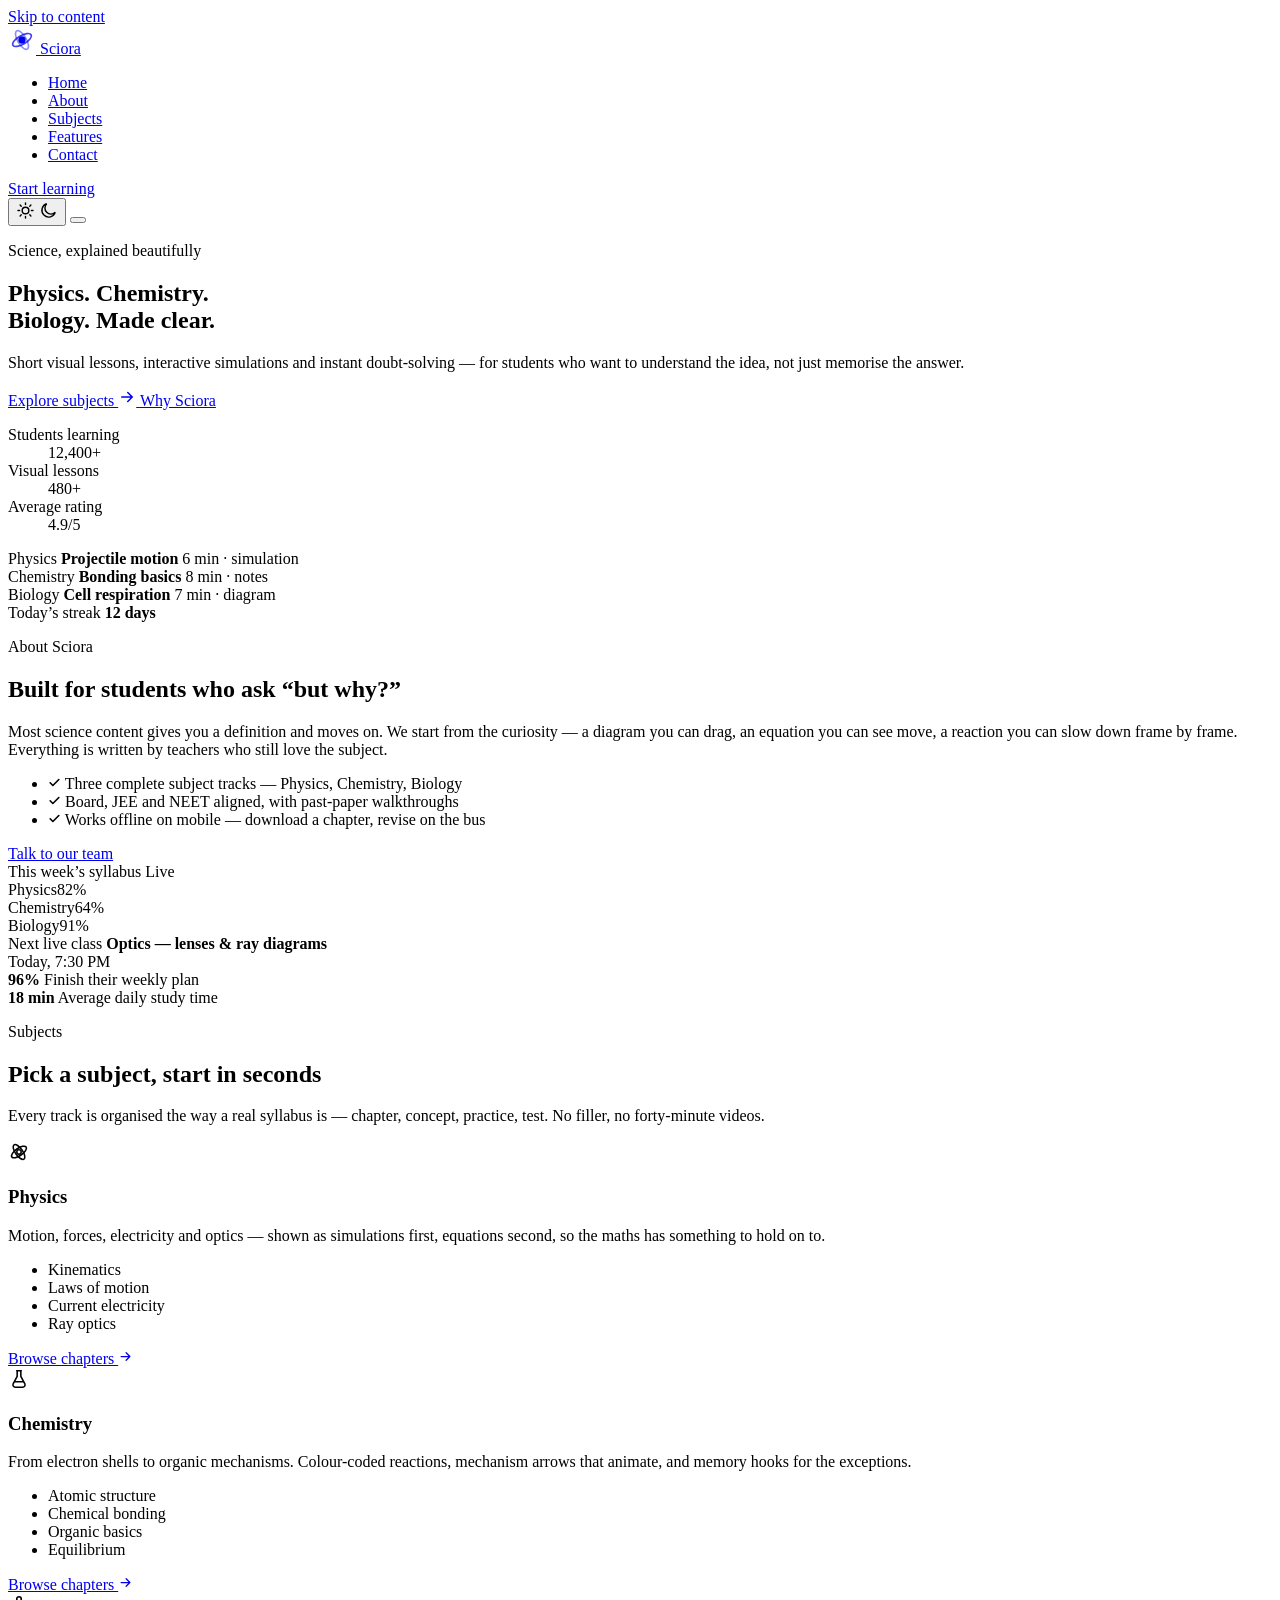
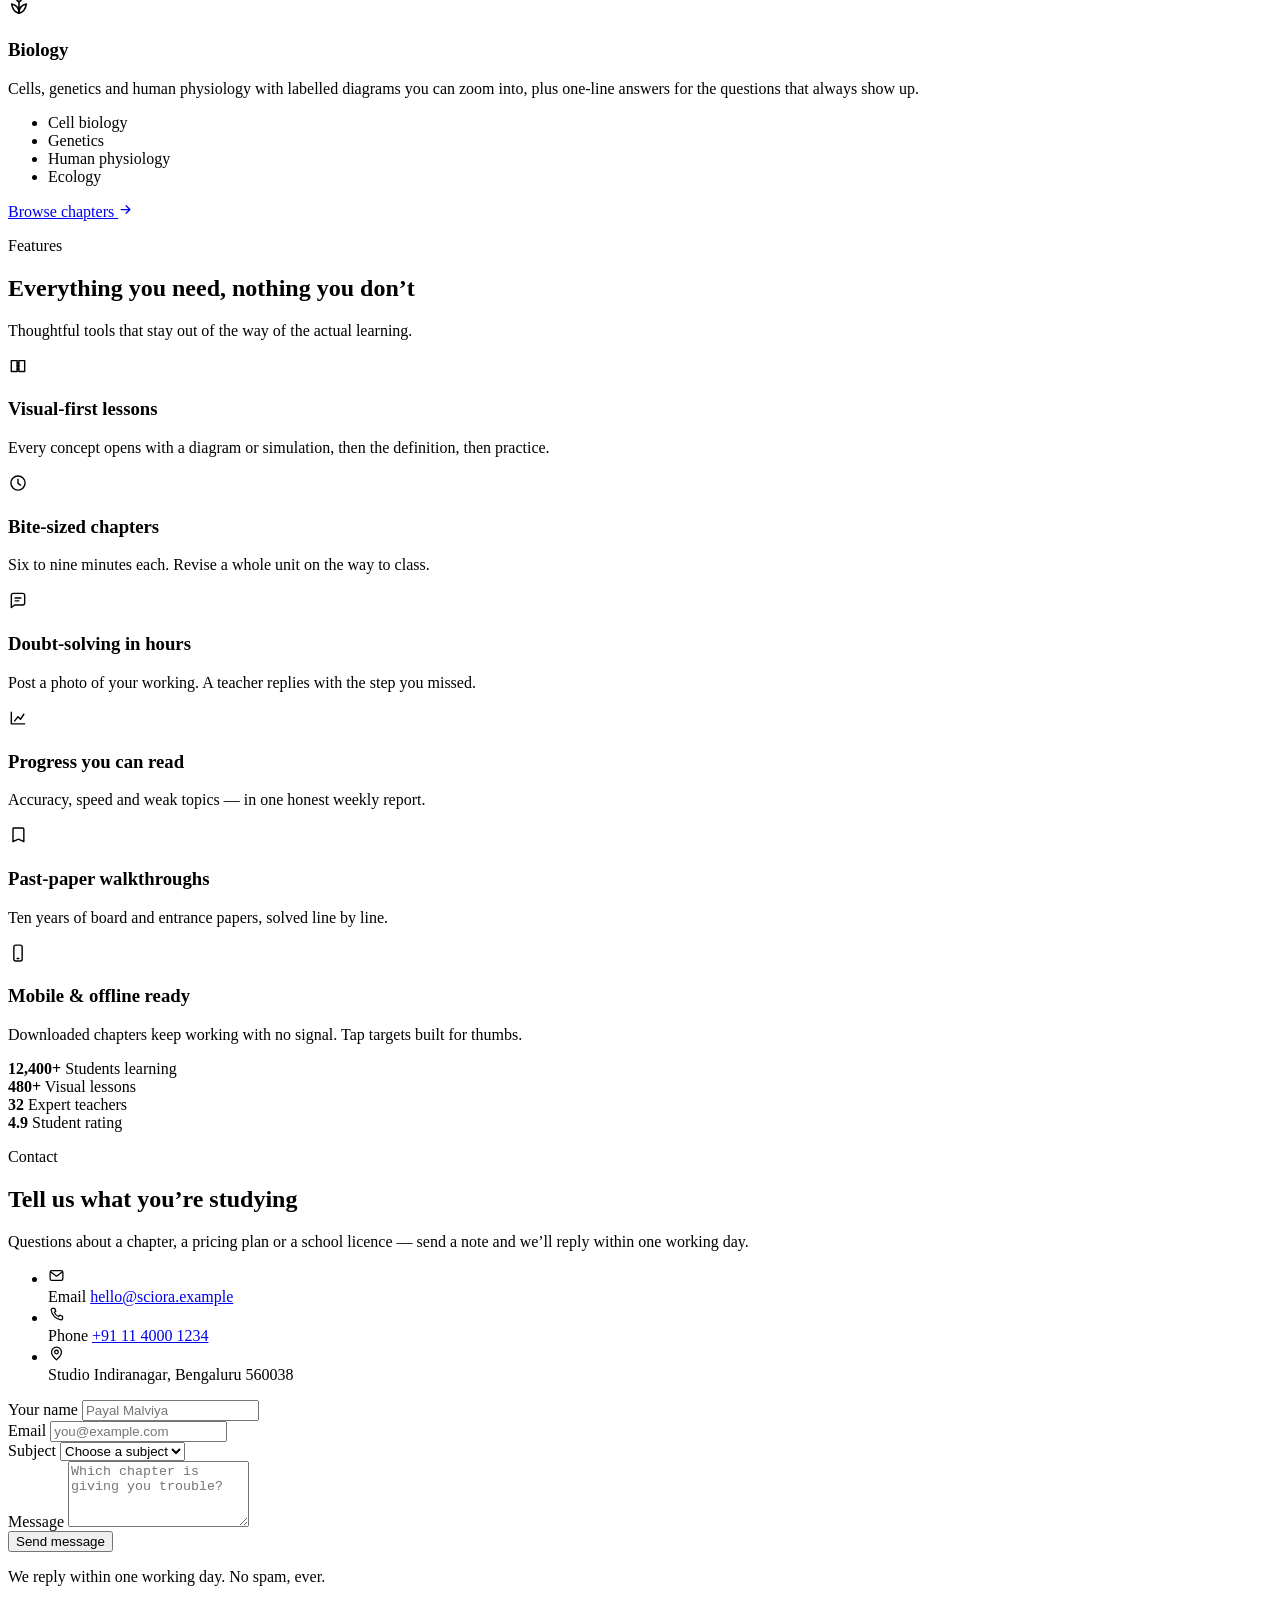
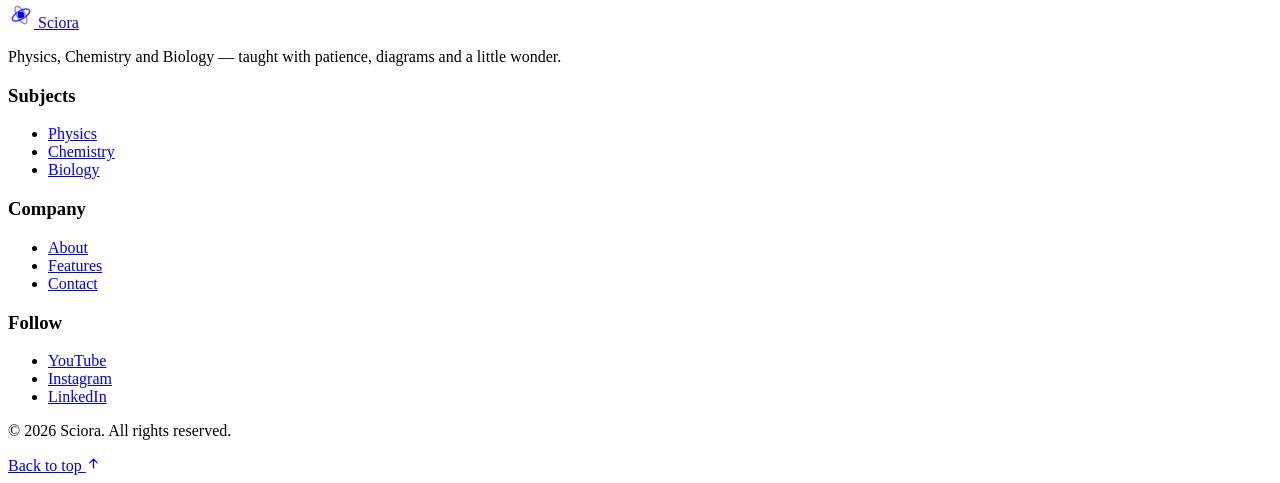
==== index.html @ 94a4eadf "Add files via upload" ====
<!DOCTYPE html>
<html lang="en" data-theme="dark">
<head>
  <meta charset="UTF-8" />
  <meta name="viewport" content="width=device-width, initial-scale=1.0" />
  <title>Sciora — Physics, Chemistry &amp; Biology, explained beautifully</title>
  <meta name="description" content="Sciora turns Physics, Chemistry and Biology into short, visual, exam-ready lessons — built for curious students on any device." />
  <meta name="theme-color" content="#070b14" />
  <meta property="og:title" content="Sciora — Science, explained beautifully" />
  <meta property="og:description" content="Visual lessons, simulations and doubt-solving for Physics, Chemistry and Biology." />
  <meta property="og:type" content="website" />

  <!-- Favicon (inline SVG, no extra request) -->
  <link rel="icon" href="data:image/svg+xml,%3Csvg xmlns='http://www.w3.org/2000/svg' viewBox='0 0 32 32'%3E%3Crect width='32' height='32' rx='9' fill='%23070b14'/%3E%3Ccircle cx='16' cy='16' r='4' fill='%2322d3ee'/%3E%3Cellipse cx='16' cy='16' rx='12' ry='5' fill='none' stroke='%238b5cf6' stroke-width='2' transform='rotate(-30 16 16)'/%3E%3Cellipse cx='16' cy='16' rx='12' ry='5' fill='none' stroke='%2334d399' stroke-width='2' transform='rotate(60 16 16)'/%3E%3C/svg%3E" />

  <!-- Fonts -->
  <link rel="preconnect" href="https://fonts.googleapis.com" />
  <link rel="preconnect" href="https://fonts.gstatic.com" crossorigin />
  <link href="https://fonts.googleapis.com/css2?family=Inter:wght@400;500;600&family=Sora:wght@400;500;600;700&display=swap" rel="stylesheet" />

  <!-- Styles -->
  <link rel="stylesheet" href="css/style.css" />
</head>

<body>
  <a class="skip-link" href="#main">Skip to content</a>

  <!-- Decorative background: soft gradient orbs + faint grid -->
  <div class="bg-decor" aria-hidden="true">
    <span class="orb orb--cyan"></span>
    <span class="orb orb--violet"></span>
    <span class="orb orb--emerald"></span>
    <span class="grid-overlay"></span>
  </div>

  <!-- ================= HEADER / NAVIGATION ================= -->
  <header class="site-header" id="siteHeader">
    <div class="container header-inner">
      <a class="brand" href="#home" aria-label="Sciora home">
        <span class="brand__mark" aria-hidden="true">
          <svg viewBox="0 0 32 32" width="28" height="28" fill="none">
            <circle cx="16" cy="16" r="4.2" fill="currentColor" />
            <ellipse cx="16" cy="16" rx="12" ry="5" stroke="currentColor" stroke-width="1.8" transform="rotate(-30 16 16)" opacity=".75" />
            <ellipse cx="16" cy="16" rx="12" ry="5" stroke="currentColor" stroke-width="1.8" transform="rotate(60 16 16)" opacity=".45" />
          </svg>
        </span>
        <span class="brand__text">Sciora</span>
      </a>

      <nav class="nav" id="primaryNav" aria-label="Primary">
        <ul class="nav__list">
          <li><a class="nav__link is-active" href="#home">Home</a></li>
          <li><a class="nav__link" href="#about">About</a></li>
          <li><a class="nav__link" href="#subjects">Subjects</a></li>
          <li><a class="nav__link" href="#features">Features</a></li>
          <li><a class="nav__link" href="#contact">Contact</a></li>
        </ul>
        <a class="btn btn--primary nav__cta" href="#contact">Start learning</a>
      </nav>

      <div class="header-actions">
        <button class="icon-btn theme-toggle" id="themeToggle" type="button" aria-label="Switch to light theme" aria-pressed="false">
          <svg class="icon-sun" viewBox="0 0 24 24" width="19" height="19" fill="none" stroke="currentColor" stroke-width="1.8" stroke-linecap="round">
            <circle cx="12" cy="12" r="4.2" />
            <path d="M12 2.5v2M12 19.5v2M2.5 12h2M19.5 12h2M5.2 5.2l1.4 1.4M17.4 17.4l1.4 1.4M18.8 5.2l-1.4 1.4M6.6 17.4l-1.4 1.4" />
          </svg>
          <svg class="icon-moon" viewBox="0 0 24 24" width="19" height="19" fill="none" stroke="currentColor" stroke-width="1.8" stroke-linecap="round">
            <path d="M20.5 14.3A8.6 8.6 0 1 1 9.7 3.5a6.9 6.9 0 0 0 10.8 10.8Z" />
          </svg>
        </button>

        <button class="icon-btn nav-toggle" id="navToggle" type="button" aria-label="Open menu" aria-expanded="false" aria-controls="primaryNav">
          <span class="nav-toggle__bars" aria-hidden="true"><i></i><i></i><i></i></span>
        </button>
      </div>
    </div>
  </header>

  <div class="nav-backdrop" id="navBackdrop" hidden></div>

  <main id="main">
    <!-- ================= HERO ================= -->
    <section class="hero" id="home">
      <div class="container hero__inner">
        <div class="hero__copy">
          <p class="eyebrow reveal">
            <span class="dot" aria-hidden="true"></span>
            Science, explained beautifully
          </p>

          <h1 class="hero__title reveal" style="--d:.05s">
            Physics. Chemistry.<br />
            Biology. <span class="grad-text">Made clear.</span>
          </h1>

          <p class="hero__lede reveal" style="--d:.12s">
            Short visual lessons, interactive simulations and instant doubt-solving — for students
            who want to understand the idea, not just memorise the answer.
          </p>

          <div class="hero__actions reveal" style="--d:.2s">
            <a class="btn btn--primary btn--lg" href="#subjects">
              Explore subjects
              <svg viewBox="0 0 24 24" width="18" height="18" fill="none" stroke="currentColor" stroke-width="2" stroke-linecap="round" stroke-linejoin="round" aria-hidden="true">
                <path d="M5 12h13M13 6l6 6-6 6" />
              </svg>
            </a>
            <a class="btn btn--ghost btn--lg" href="#about">Why Sciora</a>
          </div>

          <dl class="hero__stats reveal" style="--d:.28s">
            <div class="hero__stat">
              <dt>Students learning</dt>
              <dd><span class="counter" data-target="12400" data-suffix="+">12,400+</span></dd>
            </div>
            <div class="hero__stat">
              <dt>Visual lessons</dt>
              <dd><span class="counter" data-target="480" data-suffix="+">480+</span></dd>
            </div>
            <div class="hero__stat">
              <dt>Average rating</dt>
              <dd><span class="counter" data-target="4.9" data-decimals="1">4.9</span><span class="muted">/5</span></dd>
            </div>
          </dl>
        </div>

        <!-- Hero visual: pure CSS/SVG atom + floating lesson cards -->
        <div class="hero__visual reveal" style="--d:.16s" aria-hidden="true">
          <div class="atom">
            <span class="atom__ring atom__ring--1"></span>
            <span class="atom__ring atom__ring--2"></span>
            <span class="atom__ring atom__ring--3"></span>
            <span class="atom__core"></span>
            <span class="atom__electron atom__electron--1"></span>
            <span class="atom__electron atom__electron--2"></span>
            <span class="atom__electron atom__electron--3"></span>
          </div>

          <div class="float-card float-card--physics">
            <span class="float-card__tag">Physics</span>
            <strong>Projectile motion</strong>
            <span class="float-card__meta">6 min · simulation</span>
          </div>

          <div class="float-card float-card--chemistry">
            <span class="float-card__tag">Chemistry</span>
            <strong>Bonding basics</strong>
            <span class="float-card__meta">8 min · notes</span>
          </div>

          <div class="float-card float-card--biology">
            <span class="float-card__tag">Biology</span>
            <strong>Cell respiration</strong>
            <span class="float-card__meta">7 min · diagram</span>
          </div>

          <div class="float-card float-card--progress">
            <div class="progress-row">
              <span>Today’s streak</span>
              <strong>12 days</strong>
            </div>
            <div class="progress-bar"><i style="--w:78%"></i></div>
          </div>
        </div>
      </div>
    </section>

    <!-- ================= ABOUT ================= -->
    <section class="section" id="about">
      <div class="container about">
        <div class="about__copy">
          <p class="eyebrow reveal"><span class="dot" aria-hidden="true"></span>About Sciora</p>
          <h2 class="section__title reveal" style="--d:.05s">
            Built for students who ask <span class="grad-text">“but why?”</span>
          </h2>
          <p class="section__lede reveal" style="--d:.1s">
            Most science content gives you a definition and moves on. We start from the curiosity —
            a diagram you can drag, an equation you can see move, a reaction you can slow down frame
            by frame. Everything is written by teachers who still love the subject.
          </p>

          <ul class="checklist reveal" style="--d:.16s">
            <li>
              <span class="check" aria-hidden="true">
                <svg viewBox="0 0 24 24" width="13" height="13" fill="none" stroke="currentColor" stroke-width="3" stroke-linecap="round" stroke-linejoin="round"><path d="M4 12.5l5 5L20 6.5" /></svg>
              </span>
              Three complete subject tracks — Physics, Chemistry, Biology
            </li>
            <li>
              <span class="check" aria-hidden="true">
                <svg viewBox="0 0 24 24" width="13" height="13" fill="none" stroke="currentColor" stroke-width="3" stroke-linecap="round" stroke-linejoin="round"><path d="M4 12.5l5 5L20 6.5" /></svg>
              </span>
              Board, JEE and NEET aligned, with past-paper walkthroughs
            </li>
            <li>
              <span class="check" aria-hidden="true">
                <svg viewBox="0 0 24 24" width="13" height="13" fill="none" stroke="currentColor" stroke-width="3" stroke-linecap="round" stroke-linejoin="round"><path d="M4 12.5l5 5L20 6.5" /></svg>
              </span>
              Works offline on mobile — download a chapter, revise on the bus
            </li>
          </ul>

          <a class="btn btn--primary reveal" style="--d:.22s" href="#contact">Talk to our team</a>
        </div>

        <div class="about__panel reveal" style="--d:.12s">
          <div class="panel-card">
            <div class="panel-card__head">
              <span class="panel-card__title">This week’s syllabus</span>
              <span class="pill pill--live"><span class="dot dot--sm" aria-hidden="true"></span>Live</span>
            </div>

            <div class="bar-row">
              <div class="bar-row__label"><span>Physics</span><span>82%</span></div>
              <div class="progress-bar"><i style="--w:82%; --accent:#38bdf8"></i></div>
            </div>
            <div class="bar-row">
              <div class="bar-row__label"><span>Chemistry</span><span>64%</span></div>
              <div class="progress-bar"><i style="--w:64%; --accent:#a78bfa"></i></div>
            </div>
            <div class="bar-row">
              <div class="bar-row__label"><span>Biology</span><span>91%</span></div>
              <div class="progress-bar"><i style="--w:91%; --accent:#34d399"></i></div>
            </div>

            <div class="panel-card__foot">
              <div>
                <span class="muted small">Next live class</span>
                <strong>Optics — lenses &amp; ray diagrams</strong>
              </div>
              <span class="pill">Today, 7:30 PM</span>
            </div>
          </div>

          <div class="mini-grid">
            <div class="mini-card">
              <strong><span class="counter" data-target="96" data-suffix="%">96%</span></strong>
              <span>Finish their weekly plan</span>
            </div>
            <div class="mini-card">
              <strong><span class="counter" data-target="18" data-suffix=" min">18 min</span></strong>
              <span>Average daily study time</span>
            </div>
          </div>
        </div>
      </div>
    </section>

    <!-- ================= SUBJECTS ================= -->
    <section class="section section--alt" id="subjects">
      <div class="container">
        <div class="section__head">
          <p class="eyebrow reveal"><span class="dot" aria-hidden="true"></span>Subjects</p>
          <h2 class="section__title reveal" style="--d:.05s">Pick a subject, start in seconds</h2>
          <p class="section__lede reveal" style="--d:.1s">
            Every track is organised the way a real syllabus is — chapter, concept, practice, test.
            No filler, no forty-minute videos.
          </p>
        </div>

        <div class="subject-grid">
          <!-- Physics -->
          <article class="subject-card reveal" style="--accent:#38bdf8; --accent-soft:rgba(56,189,248,.14)">
            <div class="subject-card__icon" aria-hidden="true">
              <svg viewBox="0 0 24 24" width="22" height="22" fill="none" stroke="currentColor" stroke-width="1.7" stroke-linecap="round">
                <circle cx="12" cy="12" r="2.4" />
                <ellipse cx="12" cy="12" rx="9.5" ry="4" transform="rotate(-35 12 12)" />
                <ellipse cx="12" cy="12" rx="9.5" ry="4" transform="rotate(55 12 12)" />
              </svg>
            </div>
            <h3>Physics</h3>
            <p>
              Motion, forces, electricity and optics — shown as simulations first, equations second,
              so the maths has something to hold on to.
            </p>
            <ul class="chip-list">
              <li>Kinematics</li>
              <li>Laws of motion</li>
              <li>Current electricity</li>
              <li>Ray optics</li>
            </ul>
            <a class="subject-card__link" href="#contact">
              Browse chapters
              <svg viewBox="0 0 24 24" width="15" height="15" fill="none" stroke="currentColor" stroke-width="2" stroke-linecap="round" stroke-linejoin="round" aria-hidden="true"><path d="M5 12h13M13 6l6 6-6 6" /></svg>
            </a>
          </article>

          <!-- Chemistry -->
          <article class="subject-card reveal" style="--d:.08s; --accent:#a78bfa; --accent-soft:rgba(167,139,250,.14)">
            <div class="subject-card__icon" aria-hidden="true">
              <svg viewBox="0 0 24 24" width="22" height="22" fill="none" stroke="currentColor" stroke-width="1.7" stroke-linecap="round" stroke-linejoin="round">
                <path d="M9.5 3h5M10 3v6.2L5.6 17.4A2.6 2.6 0 0 0 7.9 21h8.2a2.6 2.6 0 0 0 2.3-3.6L14 9.2V3" />
                <path d="M7.6 15h8.8" />
              </svg>
            </div>
            <h3>Chemistry</h3>
            <p>
              From electron shells to organic mechanisms. Colour-coded reactions, mechanism arrows
              that animate, and memory hooks for the exceptions.
            </p>
            <ul class="chip-list">
              <li>Atomic structure</li>
              <li>Chemical bonding</li>
              <li>Organic basics</li>
              <li>Equilibrium</li>
            </ul>
            <a class="subject-card__link" href="#contact">
              Browse chapters
              <svg viewBox="0 0 24 24" width="15" height="15" fill="none" stroke="currentColor" stroke-width="2" stroke-linecap="round" stroke-linejoin="round" aria-hidden="true"><path d="M5 12h13M13 6l6 6-6 6" /></svg>
            </a>
          </article>

          <!-- Biology -->
          <article class="subject-card reveal" style="--d:.16s; --accent:#34d399; --accent-soft:rgba(52,211,153,.14)">
            <div class="subject-card__icon" aria-hidden="true">
              <svg viewBox="0 0 24 24" width="22" height="22" fill="none" stroke="currentColor" stroke-width="1.7" stroke-linecap="round" stroke-linejoin="round">
                <path d="M12 21c0-6 3-9 8-10-1 6-3.4 9-8 10Z" />
                <path d="M12 21c0-6-3-9-8-10 1 6 3.4 9 8 10Z" />
                <path d="M12 21V9" />
                <circle cx="12" cy="5.5" r="2.5" />
              </svg>
            </div>
            <h3>Biology</h3>
            <p>
              Cells, genetics and human physiology with labelled diagrams you can zoom into, plus
              one-line answers for the questions that always show up.
            </p>
            <ul class="chip-list">
              <li>Cell biology</li>
              <li>Genetics</li>
              <li>Human physiology</li>
              <li>Ecology</li>
            </ul>
            <a class="subject-card__link" href="#contact">
              Browse chapters
              <svg viewBox="0 0 24 24" width="15" height="15" fill="none" stroke="currentColor" stroke-width="2" stroke-linecap="round" stroke-linejoin="round" aria-hidden="true"><path d="M5 12h13M13 6l6 6-6 6" /></svg>
            </a>
          </article>
        </div>
      </div>
    </section>

    <!-- ================= FEATURES ================= -->
    <section class="section" id="features">
      <div class="container">
        <div class="section__head">
          <p class="eyebrow reveal"><span class="dot" aria-hidden="true"></span>Features</p>
          <h2 class="section__title reveal" style="--d:.05s">Everything you need, nothing you don’t</h2>
          <p class="section__lede reveal" style="--d:.1s">
            Thoughtful tools that stay out of the way of the actual learning.
          </p>
        </div>

        <div class="feature-grid">
          <article class="feature-card reveal">
            <div class="feature-card__icon" aria-hidden="true">
              <svg viewBox="0 0 24 24" width="20" height="20" fill="none" stroke="currentColor" stroke-width="1.7" stroke-linecap="round" stroke-linejoin="round"><path d="M4 5.5h7v13H4zM13 5.5h7v13h-7z" /><path d="M11 8.5h2M11 12h2M11 15.5h2" /></svg>
            </div>
            <h3>Visual-first lessons</h3>
            <p>Every concept opens with a diagram or simulation, then the definition, then practice.</p>
          </article>

          <article class="feature-card reveal" style="--d:.06s">
            <div class="feature-card__icon" aria-hidden="true">
              <svg viewBox="0 0 24 24" width="20" height="20" fill="none" stroke="currentColor" stroke-width="1.7" stroke-linecap="round" stroke-linejoin="round"><circle cx="12" cy="12" r="8.5" /><path d="M12 7.5v5l3 2" /></svg>
            </div>
            <h3>Bite-sized chapters</h3>
            <p>Six to nine minutes each. Revise a whole unit on the way to class.</p>
          </article>

          <article class="feature-card reveal" style="--d:.12s">
            <div class="feature-card__icon" aria-hidden="true">
              <svg viewBox="0 0 24 24" width="20" height="20" fill="none" stroke="currentColor" stroke-width="1.7" stroke-linecap="round" stroke-linejoin="round"><path d="M20 15.5a2.5 2.5 0 0 1-2.5 2.5H8l-4 3V6.5A2.5 2.5 0 0 1 6.5 4h11A2.5 2.5 0 0 1 20 6.5Z" /><path d="M8.5 9.5h7M8.5 13h4.5" /></svg>
            </div>
            <h3>Doubt-solving in hours</h3>
            <p>Post a photo of your working. A teacher replies with the step you missed.</p>
          </article>

          <article class="feature-card reveal" style="--d:.18s">
            <div class="feature-card__icon" aria-hidden="true">
              <svg viewBox="0 0 24 24" width="20" height="20" fill="none" stroke="currentColor" stroke-width="1.7" stroke-linecap="round" stroke-linejoin="round"><path d="M4 19V5M4 19h16" /><path d="M8 15.5l4-5 3 3 4-6" /></svg>
            </div>
            <h3>Progress you can read</h3>
            <p>Accuracy, speed and weak topics — in one honest weekly report.</p>
          </article>

          <article class="feature-card reveal" style="--d:.24s">
            <div class="feature-card__icon" aria-hidden="true">
              <svg viewBox="0 0 24 24" width="20" height="20" fill="none" stroke="currentColor" stroke-width="1.7" stroke-linecap="round" stroke-linejoin="round"><path d="M6.5 3.5h11a1.5 1.5 0 0 1 1.5 1.5v15l-6.5-3-6.5 3V5A1.5 1.5 0 0 1 6.5 3.5Z" /></svg>
            </div>
            <h3>Past-paper walkthroughs</h3>
            <p>Ten years of board and entrance papers, solved line by line.</p>
          </article>

          <article class="feature-card reveal" style="--d:.3s">
            <div class="feature-card__icon" aria-hidden="true">
              <svg viewBox="0 0 24 24" width="20" height="20" fill="none" stroke="currentColor" stroke-width="1.7" stroke-linecap="round" stroke-linejoin="round"><rect x="7" y="2.5" width="10" height="19" rx="2.4" /><path d="M11 18.5h2" /></svg>
            </div>
            <h3>Mobile &amp; offline ready</h3>
            <p>Downloaded chapters keep working with no signal. Tap targets built for thumbs.</p>
          </article>
        </div>

        <!-- Stats band -->
        <div class="stats-band reveal">
          <div class="stat">
            <strong><span class="counter" data-target="12400" data-suffix="+">12,400+</span></strong>
            <span>Students learning</span>
          </div>
          <div class="stat">
            <strong><span class="counter" data-target="480" data-suffix="+">480+</span></strong>
            <span>Visual lessons</span>
          </div>
          <div class="stat">
            <strong><span class="counter" data-target="32">32</span></strong>
            <span>Expert teachers</span>
          </div>
          <div class="stat">
            <strong><span class="counter" data-target="4.9" data-decimals="1">4.9</span></strong>
            <span>Student rating</span>
          </div>
        </div>
      </div>
    </section>

    <!-- ================= CONTACT ================= -->
    <section class="section section--alt" id="contact">
      <div class="container contact">
        <div class="contact__copy">
          <p class="eyebrow reveal"><span class="dot" aria-hidden="true"></span>Contact</p>
          <h2 class="section__title reveal" style="--d:.05s">Tell us what you’re studying</h2>
          <p class="section__lede reveal" style="--d:.1s">
            Questions about a chapter, a pricing plan or a school licence — send a note and we’ll
            reply within one working day.
          </p>

          <ul class="contact-info reveal" style="--d:.16s">
            <li>
              <span class="contact-info__icon" aria-hidden="true">
                <svg viewBox="0 0 24 24" width="17" height="17" fill="none" stroke="currentColor" stroke-width="1.8" stroke-linecap="round" stroke-linejoin="round"><rect x="3" y="5" width="18" height="14" rx="2.5" /><path d="M4 7l8 6 8-6" /></svg>
              </span>
              <div>
                <span class="muted small">Email</span>
                <a href="mailto:hello@sciora.example">hello@sciora.example</a>
              </div>
            </li>
            <li>
              <span class="contact-info__icon" aria-hidden="true">
                <svg viewBox="0 0 24 24" width="17" height="17" fill="none" stroke="currentColor" stroke-width="1.8" stroke-linecap="round" stroke-linejoin="round"><path d="M6.5 3.5h3l1.5 4-2 1.5a11 11 0 0 0 6 6L16.5 13l4 1.5v3a2 2 0 0 1-2.2 2A16 16 0 0 1 4.5 5.7a2 2 0 0 1 2-2.2Z" /></svg>
              </span>
              <div>
                <span class="muted small">Phone</span>
                <a href="tel:+911140001234">+91 11 4000 1234</a>
              </div>
            </li>
            <li>
              <span class="contact-info__icon" aria-hidden="true">
                <svg viewBox="0 0 24 24" width="17" height="17" fill="none" stroke="currentColor" stroke-width="1.8" stroke-linecap="round" stroke-linejoin="round"><path d="M12 21s7-6.1 7-11a7 7 0 1 0-14 0c0 4.9 7 11 7 11Z" /><circle cx="12" cy="10" r="2.6" /></svg>
              </span>
              <div>
                <span class="muted small">Studio</span>
                <span>Indiranagar, Bengaluru 560038</span>
              </div>
            </li>
          </ul>
        </div>

        <div class="contact__form-wrap reveal" style="--d:.1s">
          <form class="contact-form" id="contactForm" novalidate>
            <div class="field">
              <label for="name">Your name</label>
              <input type="text" id="name" name="name" placeholder="Payal Malviya" autocomplete="name" required />
              <span class="field__error" data-error-for="name"></span>
            </div>

            <div class="field">
              <label for="email">Email</label>
              <input type="email" id="email" name="email" placeholder="you@example.com" autocomplete="email" required />
              <span class="field__error" data-error-for="email"></span>
            </div>

            <div class="field field--full">
              <label for="subject">Subject</label>
              <select id="subject" name="subject" required>
                <option value="">Choose a subject</option>
                <option value="physics">Physics</option>
                <option value="chemistry">Chemistry</option>
                <option value="biology">Biology</option>
                <option value="other">Something else</option>
              </select>
              <span class="field__error" data-error-for="subject"></span>
            </div>

            <div class="field field--full">
              <label for="message">Message</label>
              <textarea id="message" name="message" rows="4" placeholder="Which chapter is giving you trouble?" required></textarea>
              <span class="field__error" data-error-for="message"></span>
            </div>

            <button class="btn btn--primary btn--block" type="submit">Send message</button>
            <p class="form-note">We reply within one working day. No spam, ever.</p>

            <p class="form-success" id="formSuccess" role="status" hidden>
              <span aria-hidden="true">✓</span> Thanks! Your message has been captured.
            </p>
          </form>
        </div>
      </div>
    </section>
  </main>

  <!-- ================= FOOTER ================= -->
  <footer class="site-footer">
    <div class="container footer-grid">
      <div class="footer-brand">
        <a class="brand" href="#home" aria-label="Sciora home">
          <span class="brand__mark" aria-hidden="true">
            <svg viewBox="0 0 32 32" width="26" height="26" fill="none">
              <circle cx="16" cy="16" r="4.2" fill="currentColor" />
              <ellipse cx="16" cy="16" rx="12" ry="5" stroke="currentColor" stroke-width="1.8" transform="rotate(-30 16 16)" opacity=".75" />
              <ellipse cx="16" cy="16" rx="12" ry="5" stroke="currentColor" stroke-width="1.8" transform="rotate(60 16 16)" opacity=".45" />
            </svg>
          </span>
          <span class="brand__text">Sciora</span>
        </a>
        <p>Physics, Chemistry and Biology — taught with patience, diagrams and a little wonder.</p>
      </div>

      <nav class="footer-col" aria-label="Subjects">
        <h3>Subjects</h3>
        <ul>
          <li><a href="#subjects">Physics</a></li>
          <li><a href="#subjects">Chemistry</a></li>
          <li><a href="#subjects">Biology</a></li>
        </ul>
      </nav>

      <nav class="footer-col" aria-label="Company">
        <h3>Company</h3>
        <ul>
          <li><a href="#about">About</a></li>
          <li><a href="#features">Features</a></li>
          <li><a href="#contact">Contact</a></li>
        </ul>
      </nav>

      <div class="footer-col">
        <h3>Follow</h3>
        <ul>
          <li><a href="#contact">YouTube</a></li>
          <li><a href="#contact">Instagram</a></li>
          <li><a href="#contact">LinkedIn</a></li>
        </ul>
      </div>
    </div>

    <div class="container footer-bottom">
      <p>© <span id="year">2026</span> Sciora. All rights reserved.</p>
      <a class="to-top" href="#home">
        Back to top
        <svg viewBox="0 0 24 24" width="15" height="15" fill="none" stroke="currentColor" stroke-width="2" stroke-linecap="round" stroke-linejoin="round" aria-hidden="true"><path d="M12 19V5M6 11l6-6 6 6" /></svg>
      </a>
    </div>
  </footer>

  <script src="js/main.js" defer></script>
</body>
</html>
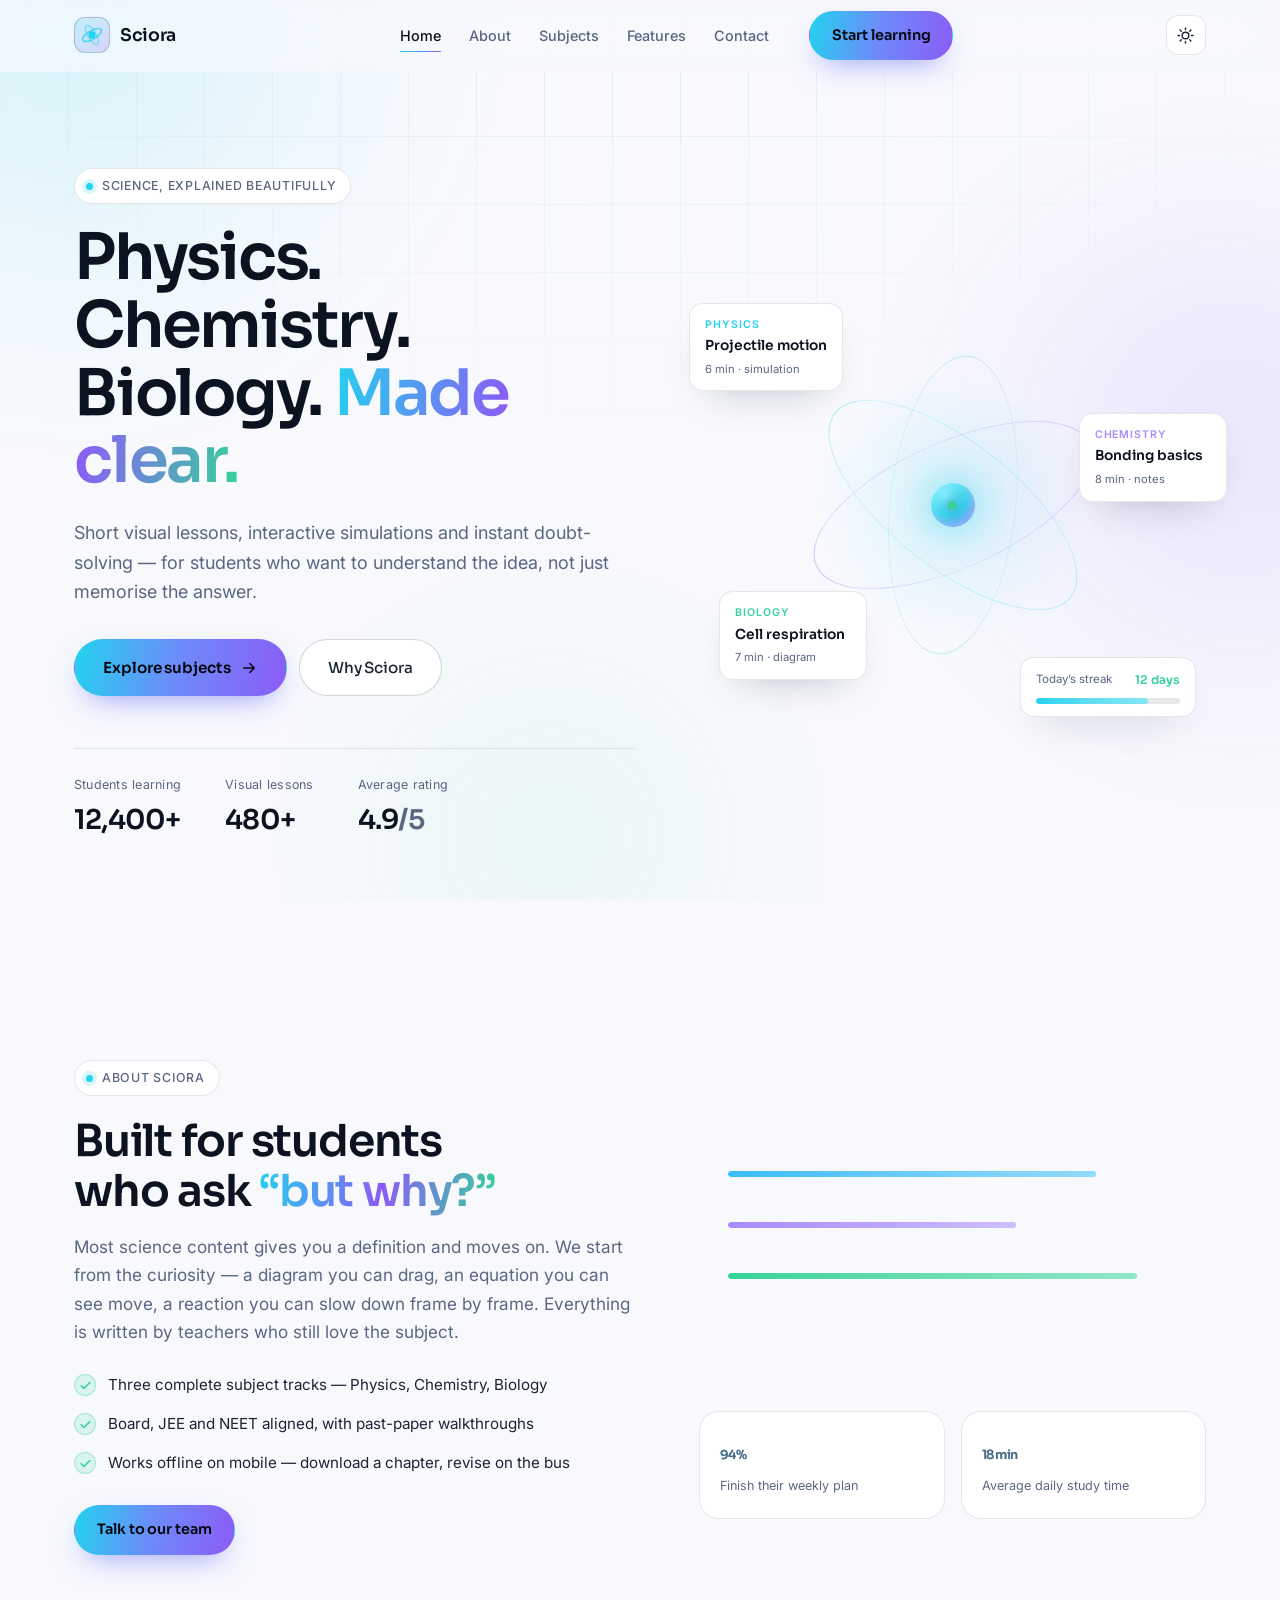
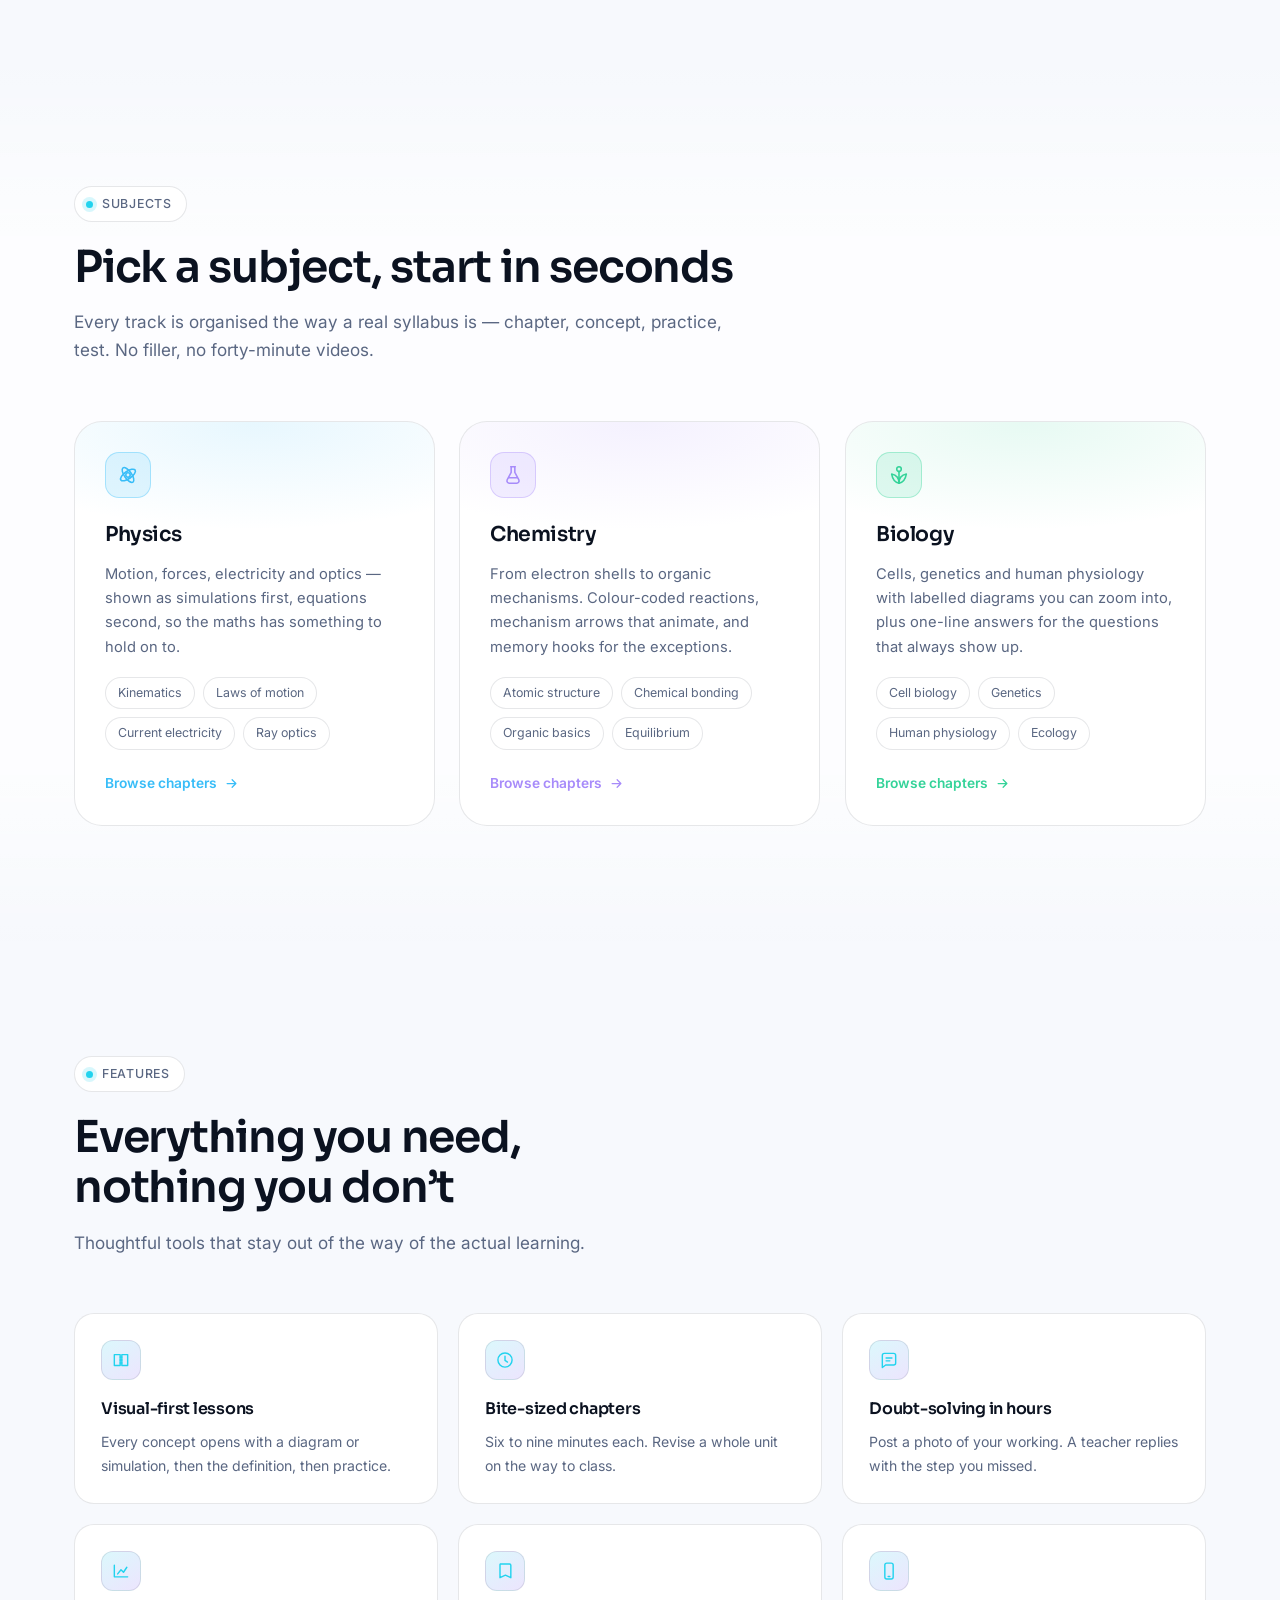
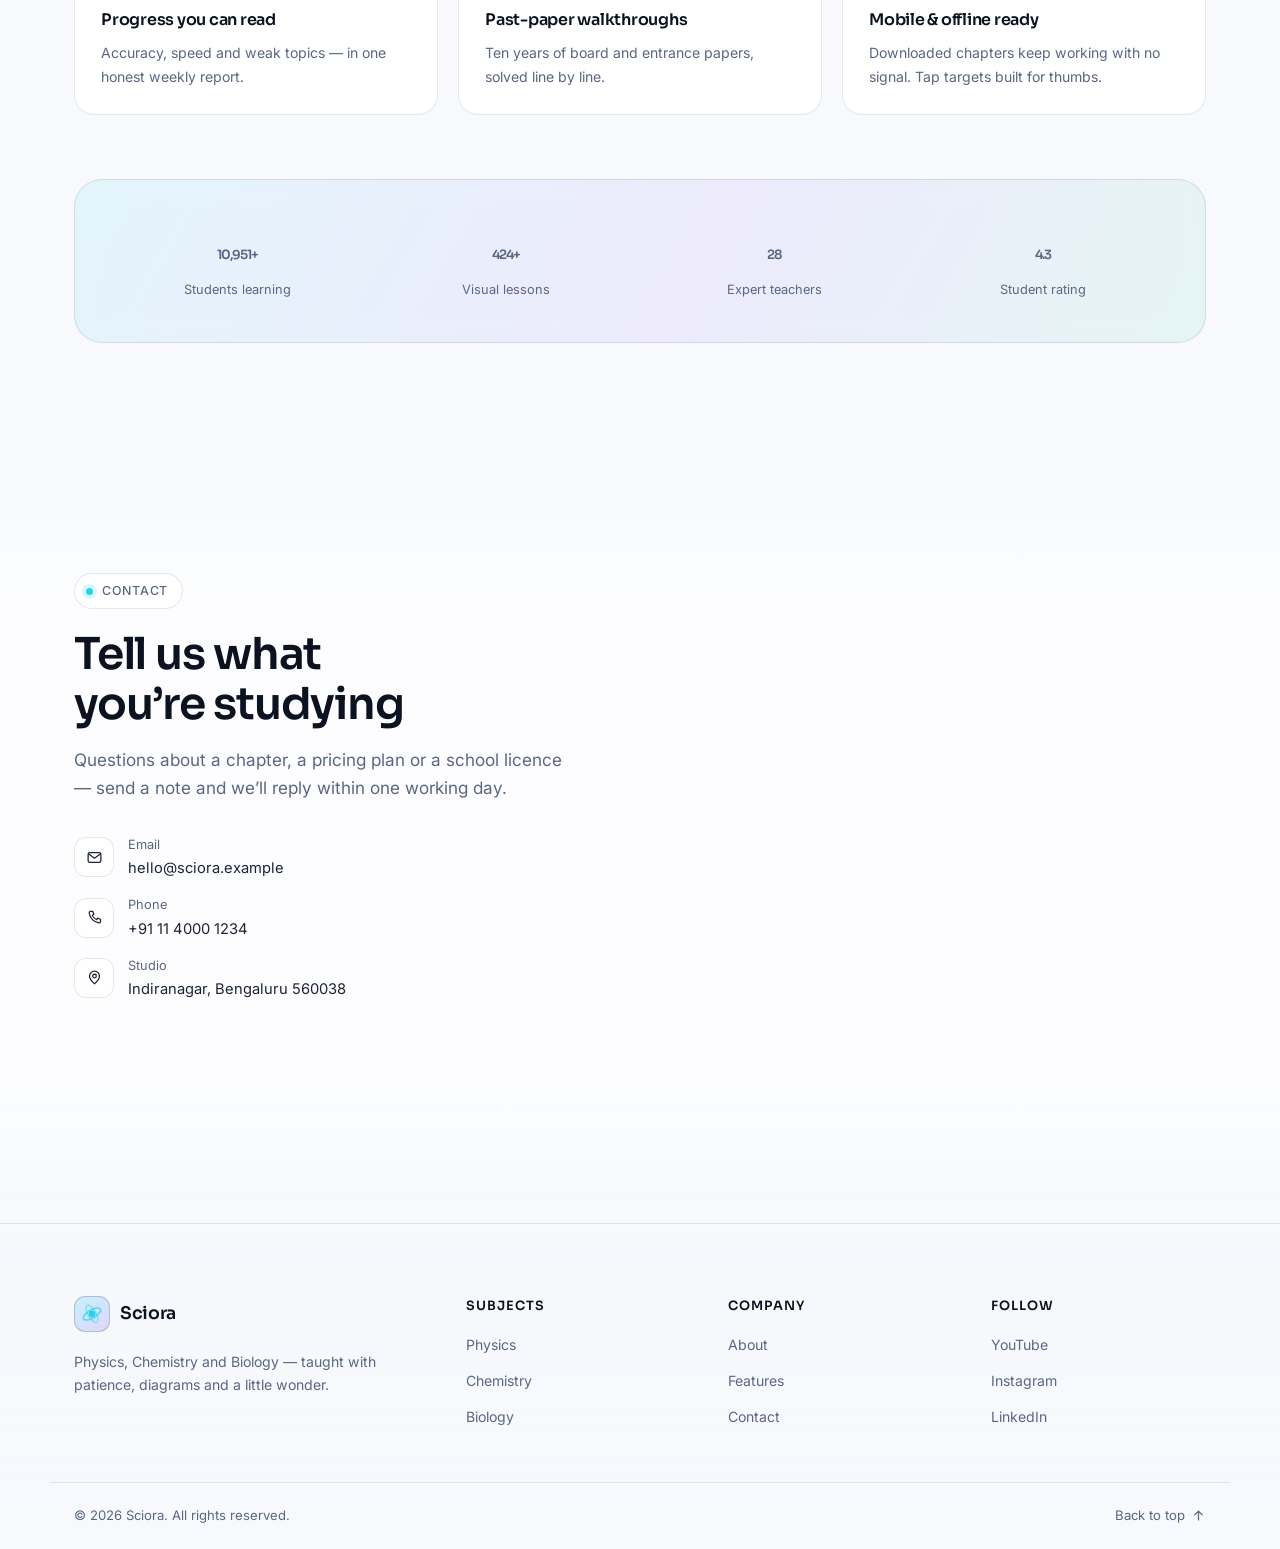
==== commit 7189f795: "Update index.html" ====
--- a/index.html
+++ b/index.html
@@ -19,7 +19,7 @@
   <link href="https://fonts.googleapis.com/css2?family=Inter:wght@400;500;600&family=Sora:wght@400;500;600;700&display=swap" rel="stylesheet" />
 
   <!-- Styles -->
-  <link rel="stylesheet" href="css/style.css" />
+  <link rel="stylesheet" href="style.css" />
 </head>
 
 <body>
@@ -563,6 +563,6 @@
     </div>
   </footer>
 
-  <script src="js/main.js" defer></script>
+  <script src="main.js" defer></script>
 </body>
 </html>
--- a/style.css
+++ b/style.css
@@ -0,0 +1,1330 @@
+/* ==========================================================================
+   Sciora — stylesheet
+   1.  Design tokens (light + dark)
+   2.  Reset & base
+   3.  Utilities & typography
+   4.  Buttons, pills, chips
+   5.  Header & navigation
+   6.  Hero
+   7.  About
+   8.  Subjects
+   9.  Features & stats
+   10. Contact
+   11. Footer
+   12. Animations
+   13. Responsive
+   ========================================================================== */
+
+/* ==========================================================================
+   1. Design tokens
+   ========================================================================== */
+:root {
+  /* Brand accents */
+  --cyan: #22d3ee;
+  --violet: #8b5cf6;
+  --emerald: #34d399;
+  --sky: #38bdf8;
+  --lilac: #a78bfa;
+
+  /* Radii */
+  --r-sm: 10px;
+  --r-md: 14px;
+  --r-lg: 20px;
+  --r-xl: 28px;
+  --r-pill: 999px;
+
+  /* Layout */
+  --container: 1180px;
+  --gutter: 24px;
+  --header-h: 72px;
+
+  /* Motion */
+  --ease: cubic-bezier(0.22, 0.7, 0.2, 1);
+  --fast: 0.18s;
+  --med: 0.32s;
+  --slow: 0.7s;
+
+  /* Typography */
+  --font-display: "Sora", "Segoe UI", system-ui, -apple-system, sans-serif;
+  --font-body: "Inter", "Segoe UI", system-ui, -apple-system, sans-serif;
+
+  /* Dark theme (default) */
+  --bg: #070b14;
+  --bg-rgb: 7, 11, 20;
+  --surface: rgba(255, 255, 255, 0.045);
+  --surface-solid: #0e1524;
+  --surface-hover: rgba(255, 255, 255, 0.075);
+  --border: rgba(255, 255, 255, 0.1);
+  --border-strong: rgba(255, 255, 255, 0.18);
+  --text: #eaf0fb;
+  --text-muted: #98a5bf;
+  --heading: #ffffff;
+  --shadow-sm: 0 2px 10px rgba(0, 0, 0, 0.25);
+  --shadow-md: 0 18px 40px -18px rgba(0, 0, 0, 0.65);
+  --shadow-lg: 0 40px 80px -32px rgba(0, 0, 0, 0.8);
+  --glow: 0 0 0 1px rgba(34, 211, 238, 0.25), 0 18px 50px -18px rgba(34, 211, 238, 0.4);
+}
+
+/* Light theme */
+[data-theme="light"] {
+  --bg: #f7f9fd;
+  --bg-rgb: 247, 249, 253;
+  --surface: #ffffff;
+  --surface-solid: #ffffff;
+  --surface-hover: #ffffff;
+  --border: rgba(13, 21, 38, 0.1);
+  --border-strong: rgba(13, 21, 38, 0.18);
+  --text: #1c2536;
+  --text-muted: #5a6782;
+  --heading: #0b1220;
+  --shadow-sm: 0 2px 8px rgba(15, 23, 42, 0.06);
+  --shadow-md: 0 18px 40px -22px rgba(15, 23, 42, 0.28);
+  --shadow-lg: 0 40px 80px -40px rgba(15, 23, 42, 0.35);
+  --glow: 0 0 0 1px rgba(34, 211, 238, 0.3), 0 18px 50px -22px rgba(34, 211, 238, 0.45);
+}
+
+/* ==========================================================================
+   2. Reset & base
+   ========================================================================== */
+*,
+*::before,
+*::after { box-sizing: border-box; }
+
+* { margin: 0; }
+
+html {
+  scroll-behavior: smooth;
+  scroll-padding-top: calc(var(--header-h) + 16px);
+  -webkit-text-size-adjust: 100%;
+}
+
+body {
+  min-height: 100vh;
+  background-color: var(--bg);
+  color: var(--text);
+  font-family: var(--font-body);
+  font-size: 1rem;
+  line-height: 1.65;
+  -webkit-font-smoothing: antialiased;
+  text-rendering: optimizeLegibility;
+  overflow-x: hidden;
+  transition: background-color var(--med) var(--ease), color var(--med) var(--ease);
+}
+
+img, svg { display: block; max-width: 100%; }
+[hidden] { display: none !important; }
+button, input, select, textarea { font: inherit; color: inherit; }
+button { cursor: pointer; }
+ul { list-style: none; padding: 0; }
+a { color: inherit; text-decoration: none; }
+
+:focus-visible {
+  outline: 2px solid var(--cyan);
+  outline-offset: 3px;
+  border-radius: 6px;
+}
+
+::selection { background: rgba(139, 92, 246, 0.35); color: #fff; }
+
+.skip-link {
+  position: absolute;
+  top: 8px;
+  left: 50%;
+  translate: -50% -200%;
+  z-index: 200;
+  padding: 10px 18px;
+  background: var(--surface-solid);
+  border: 1px solid var(--border-strong);
+  border-radius: var(--r-pill);
+  transition: translate var(--fast) var(--ease);
+}
+.skip-link:focus { translate: -50% 0; }
+
+/* Decorative background */
+.bg-decor {
+  position: fixed;
+  inset: 0;
+  z-index: -1;
+  overflow: hidden;
+  pointer-events: none;
+}
+
+.orb {
+  position: absolute;
+  border-radius: 50%;
+  filter: blur(90px);
+  opacity: 0.5;
+  animation: drift 22s var(--ease) infinite alternate;
+}
+.orb--cyan {
+  width: 46vw;
+  height: 46vw;
+  min-width: 320px;
+  min-height: 320px;
+  top: -14vw;
+  left: -10vw;
+  background: radial-gradient(circle at 30% 30%, rgba(34, 211, 238, 0.55), transparent 68%);
+}
+.orb--violet {
+  width: 42vw;
+  height: 42vw;
+  min-width: 300px;
+  min-height: 300px;
+  top: 24vh;
+  right: -14vw;
+  background: radial-gradient(circle at 60% 40%, rgba(139, 92, 246, 0.5), transparent 68%);
+  animation-delay: -6s;
+}
+.orb--emerald {
+  width: 34vw;
+  height: 34vw;
+  min-width: 260px;
+  min-height: 260px;
+  bottom: -12vw;
+  left: 26vw;
+  background: radial-gradient(circle at 50% 50%, rgba(52, 211, 153, 0.34), transparent 70%);
+  animation-delay: -12s;
+}
+
+.grid-overlay {
+  position: absolute;
+  inset: 0;
+  background-image:
+    linear-gradient(to right, rgba(255, 255, 255, 0.045) 1px, transparent 1px),
+    linear-gradient(to bottom, rgba(255, 255, 255, 0.045) 1px, transparent 1px);
+  background-size: 68px 68px;
+  mask-image: radial-gradient(ellipse 80% 60% at 50% 0%, #000 25%, transparent 78%);
+  -webkit-mask-image: radial-gradient(ellipse 80% 60% at 50% 0%, #000 25%, transparent 78%);
+}
+[data-theme="light"] .grid-overlay {
+  background-image:
+    linear-gradient(to right, rgba(13, 21, 38, 0.05) 1px, transparent 1px),
+    linear-gradient(to bottom, rgba(13, 21, 38, 0.05) 1px, transparent 1px);
+}
+[data-theme="light"] .orb { opacity: 0.32; }
+
+/* ==========================================================================
+   3. Utilities & typography
+   ========================================================================== */
+.container {
+  width: 100%;
+  max-width: var(--container);
+  margin-inline: auto;
+  padding-inline: var(--gutter);
+}
+
+.section {
+  position: relative;
+  padding-block: clamp(64px, 9vw, 118px);
+}
+.section--alt {
+  background: linear-gradient(180deg, transparent, rgba(var(--bg-rgb), 0.6) 20%, rgba(var(--bg-rgb), 0.6) 80%, transparent);
+}
+[data-theme="light"] .section--alt {
+  background: linear-gradient(180deg, transparent, rgba(255, 255, 255, 0.7) 20%, rgba(255, 255, 255, 0.7) 80%, transparent);
+}
+
+.section__head {
+  max-width: 660px;
+  margin-bottom: clamp(36px, 5vw, 56px);
+}
+
+.section__title {
+  font-family: var(--font-display);
+  font-size: clamp(1.75rem, 3.6vw, 2.75rem);
+  line-height: 1.14;
+  letter-spacing: -0.028em;
+  font-weight: 600;
+  color: var(--heading);
+}
+
+.section__lede {
+  margin-top: 16px;
+  color: var(--text-muted);
+  font-size: clamp(0.98rem, 1.4vw, 1.075rem);
+  max-width: 60ch;
+}
+
+h1, h2, h3 { text-wrap: balance; }
+
+.muted { color: var(--text-muted); }
+.small { font-size: 0.8rem; }
+
+.grad-text {
+  background: linear-gradient(100deg, var(--cyan) 0%, var(--violet) 52%, var(--emerald) 100%);
+  -webkit-background-clip: text;
+  background-clip: text;
+  color: transparent;
+}
+
+.eyebrow {
+  display: inline-flex;
+  align-items: center;
+  gap: 9px;
+  padding: 7px 14px 7px 11px;
+  margin-bottom: 20px;
+  border: 1px solid var(--border);
+  border-radius: var(--r-pill);
+  background: var(--surface);
+  backdrop-filter: blur(10px);
+  font-size: 0.775rem;
+  font-weight: 500;
+  letter-spacing: 0.06em;
+  text-transform: uppercase;
+  color: var(--text-muted);
+}
+
+.dot {
+  width: 7px;
+  height: 7px;
+  border-radius: 50%;
+  background: var(--cyan);
+  box-shadow: 0 0 0 4px rgba(34, 211, 238, 0.18);
+  animation: pulse 2.4s var(--ease) infinite;
+}
+.dot--sm { width: 6px; height: 6px; box-shadow: none; animation: none; background: var(--emerald); }
+
+/* Scroll reveal */
+.reveal {
+  opacity: 0;
+  transform: translateY(26px);
+  transition:
+    opacity var(--slow) var(--ease) var(--d, 0s),
+    transform var(--slow) var(--ease) var(--d, 0s);
+  will-change: opacity, transform;
+}
+.reveal.is-visible {
+  opacity: 1;
+  transform: none;
+}
+
+/* ==========================================================================
+   4. Buttons, pills, chips
+   ========================================================================== */
+.btn {
+  --btn-bg: transparent;
+  display: inline-flex;
+  align-items: center;
+  justify-content: center;
+  gap: 9px;
+  padding: 12px 22px;
+  border: 1px solid transparent;
+  border-radius: var(--r-pill);
+  background: var(--btn-bg);
+  font-family: var(--font-display);
+  font-size: 0.9rem;
+  font-weight: 500;
+  letter-spacing: -0.005em;
+  white-space: nowrap;
+  transition:
+    transform var(--fast) var(--ease),
+    box-shadow var(--med) var(--ease),
+    background-color var(--med) var(--ease),
+    border-color var(--med) var(--ease),
+    opacity var(--fast) var(--ease);
+}
+.btn:hover { transform: translateY(-2px); }
+.btn:active { transform: translateY(0); }
+.btn svg { transition: transform var(--med) var(--ease); }
+.btn:hover svg { transform: translateX(3px); }
+
+.btn--primary {
+  background-image: linear-gradient(102deg, var(--cyan) 0%, #6d8bfa 48%, var(--violet) 100%);
+  color: #05080f;
+  font-weight: 600;
+  box-shadow: 0 12px 30px -12px rgba(99, 102, 241, 0.7);
+}
+.btn--primary:hover {
+  box-shadow: 0 20px 44px -14px rgba(99, 102, 241, 0.85);
+}
+
+.btn--ghost {
+  border-color: var(--border-strong);
+  background: var(--surface);
+  color: var(--text);
+  backdrop-filter: blur(10px);
+}
+.btn--ghost:hover {
+  background: var(--surface-hover);
+  border-color: var(--cyan);
+  color: var(--heading);
+}
+
+.btn--lg { padding: 15px 28px; font-size: 0.95rem; }
+.btn--block { width: 100%; }
+
+.pill {
+  display: inline-flex;
+  align-items: center;
+  gap: 7px;
+  padding: 5px 12px;
+  border: 1px solid var(--border);
+  border-radius: var(--r-pill);
+  background: var(--surface);
+  font-size: 0.74rem;
+  font-weight: 500;
+  color: var(--text-muted);
+  white-space: nowrap;
+}
+.pill--live { color: var(--emerald); border-color: rgba(52, 211, 153, 0.3); background: rgba(52, 211, 153, 0.08); }
+
+.chip-list {
+  display: flex;
+  flex-wrap: wrap;
+  gap: 8px;
+  margin: 18px 0 22px;
+}
+.chip-list li {
+  padding: 5px 12px;
+  border: 1px solid var(--border);
+  border-radius: var(--r-pill);
+  background: var(--surface);
+  font-size: 0.775rem;
+  color: var(--text-muted);
+  transition: border-color var(--med) var(--ease), color var(--med) var(--ease);
+}
+.subject-card:hover .chip-list li { border-color: var(--border-strong); color: var(--text); }
+
+/* ==========================================================================
+   5. Header & navigation
+   ========================================================================== */
+.site-header {
+  position: sticky;
+  top: 0;
+  z-index: 100;
+  height: var(--header-h);
+  display: flex;
+  align-items: center;
+  border-bottom: 1px solid transparent;
+  background: rgba(var(--bg-rgb), 0.72);
+  backdrop-filter: blur(18px) saturate(150%);
+  -webkit-backdrop-filter: blur(18px) saturate(150%);
+  transition: border-color var(--med) var(--ease), box-shadow var(--med) var(--ease), background-color var(--med) var(--ease);
+}
+.site-header.is-scrolled {
+  border-bottom-color: var(--border);
+  box-shadow: 0 12px 30px -24px rgba(0, 0, 0, 0.9);
+}
+
+.header-inner {
+  display: flex;
+  align-items: center;
+  justify-content: space-between;
+  gap: 20px;
+}
+
+.brand {
+  display: inline-flex;
+  align-items: center;
+  gap: 10px;
+  font-family: var(--font-display);
+  font-size: 1.09rem;
+  font-weight: 600;
+  letter-spacing: -0.02em;
+  color: var(--heading);
+}
+.brand__mark {
+  display: grid;
+  place-items: center;
+  width: 36px;
+  height: 36px;
+  border-radius: 11px;
+  border: 1px solid var(--border-strong);
+  background: linear-gradient(145deg, rgba(34, 211, 238, 0.22), rgba(139, 92, 246, 0.22));
+  color: var(--cyan);
+  transition: transform var(--med) var(--ease), box-shadow var(--med) var(--ease);
+}
+.brand:hover .brand__mark {
+  transform: rotate(-12deg) scale(1.05);
+  box-shadow: var(--glow);
+}
+
+.nav {
+  display: flex;
+  align-items: center;
+  gap: 28px;
+}
+.nav__list {
+  display: flex;
+  align-items: center;
+  gap: 4px;
+}
+.nav__link {
+  position: relative;
+  display: inline-block;
+  padding: 9px 12px;
+  border-radius: var(--r-sm);
+  font-size: 0.9rem;
+  font-weight: 500;
+  color: var(--text-muted);
+  transition: color var(--fast) var(--ease);
+}
+.nav__link::after {
+  content: "";
+  position: absolute;
+  left: 12px;
+  right: 12px;
+  bottom: 4px;
+  height: 1.5px;
+  border-radius: 2px;
+  background: linear-gradient(90deg, var(--cyan), var(--violet));
+  transform: scaleX(0);
+  transform-origin: left;
+  transition: transform var(--med) var(--ease);
+}
+.nav__link:hover { color: var(--heading); }
+.nav__link:hover::after,
+.nav__link.is-active::after { transform: scaleX(1); }
+.nav__link.is-active { color: var(--heading); }
+
+.header-actions {
+  display: flex;
+  align-items: center;
+  gap: 8px;
+}
+
+.icon-btn {
+  display: grid;
+  place-items: center;
+  width: 40px;
+  height: 40px;
+  border: 1px solid var(--border);
+  border-radius: 12px;
+  background: var(--surface);
+  color: var(--text);
+  transition: background-color var(--fast) var(--ease), border-color var(--fast) var(--ease), transform var(--fast) var(--ease);
+}
+.icon-btn:hover { background: var(--surface-hover); border-color: var(--border-strong); }
+.icon-btn:active { transform: scale(0.95); }
+
+.theme-toggle .icon-sun { display: none; }
+.theme-toggle .icon-moon { display: block; }
+[data-theme="light"] .theme-toggle .icon-sun { display: block; }
+[data-theme="light"] .theme-toggle .icon-moon { display: none; }
+
+.nav-toggle { display: none; }
+.nav-toggle__bars {
+  display: grid;
+  gap: 4px;
+  width: 18px;
+}
+.nav-toggle__bars i {
+  display: block;
+  height: 1.8px;
+  border-radius: 2px;
+  background: currentColor;
+  transition: transform var(--med) var(--ease), opacity var(--fast) var(--ease);
+}
+.nav-toggle.is-open .nav-toggle__bars i:nth-child(1) { transform: translateY(5.8px) rotate(45deg); }
+.nav-toggle.is-open .nav-toggle__bars i:nth-child(2) { opacity: 0; }
+.nav-toggle.is-open .nav-toggle__bars i:nth-child(3) { transform: translateY(-5.8px) rotate(-45deg); }
+
+.nav-backdrop {
+  position: fixed;
+  inset: var(--header-h) 0 0;
+  z-index: 90;
+  background: rgba(4, 7, 13, 0.55);
+  backdrop-filter: blur(3px);
+  opacity: 0;
+  transition: opacity var(--med) var(--ease);
+}
+.nav-backdrop.is-visible { opacity: 1; }
+
+/* ==========================================================================
+   6. Hero
+   ========================================================================== */
+.hero {
+  position: relative;
+  padding-block: clamp(48px, 8vw, 96px) clamp(56px, 8vw, 110px);
+  overflow: hidden;
+}
+
+.hero__inner {
+  display: grid;
+  grid-template-columns: 1.05fr 0.95fr;
+  align-items: center;
+  gap: clamp(32px, 5vw, 64px);
+}
+
+.hero__title {
+  font-family: var(--font-display);
+  font-size: clamp(2.25rem, 6vw, 4rem);
+  line-height: 1.06;
+  letter-spacing: -0.035em;
+  font-weight: 600;
+  color: var(--heading);
+}
+
+.hero__lede {
+  margin-top: 22px;
+  max-width: 52ch;
+  font-size: clamp(1rem, 1.6vw, 1.125rem);
+  color: var(--text-muted);
+}
+
+.hero__actions {
+  display: flex;
+  flex-wrap: wrap;
+  gap: 12px;
+  margin-top: 32px;
+}
+
+.hero__stats {
+  display: flex;
+  flex-wrap: wrap;
+  gap: clamp(20px, 4vw, 44px);
+  margin-top: clamp(36px, 5vw, 52px);
+  padding-top: 26px;
+  border-top: 1px solid var(--border);
+}
+.hero__stat dt {
+  order: 2;
+  font-size: 0.78rem;
+  letter-spacing: 0.02em;
+  color: var(--text-muted);
+}
+.hero__stat dd {
+  font-family: var(--font-display);
+  font-size: clamp(1.35rem, 2.4vw, 1.7rem);
+  font-weight: 600;
+  letter-spacing: -0.03em;
+  color: var(--heading);
+}
+.hero__stat { display: flex; flex-direction: column-reverse; gap: 2px; }
+
+/* Hero visual */
+.hero__visual {
+  position: relative;
+  display: grid;
+  place-items: center;
+  min-height: clamp(340px, 42vw, 460px);
+}
+
+.atom {
+  position: relative;
+  display: grid;
+  place-items: center;
+  width: clamp(210px, 26vw, 300px);
+  aspect-ratio: 1;
+  border-radius: 50%;
+  background: radial-gradient(circle at 50% 50%, rgba(34, 211, 238, 0.14), transparent 62%);
+}
+.atom__core {
+  width: 44px;
+  height: 44px;
+  border-radius: 50%;
+  background: radial-gradient(circle at 34% 30%, #7ff0ff, var(--cyan) 45%, var(--violet) 100%);
+  box-shadow: 0 0 42px rgba(34, 211, 238, 0.65), inset 0 0 18px rgba(255, 255, 255, 0.5);
+  animation: pulse-core 3.6s var(--ease) infinite;
+}
+.atom__ring {
+  position: absolute;
+  inset: 0;
+  border: 1px solid rgba(139, 92, 246, 0.34);
+  border-radius: 50%;
+  transform: rotate(-24deg) scaleY(0.42);
+}
+.atom__ring--2 { border-color: rgba(34, 211, 238, 0.34); transform: rotate(38deg) scaleY(0.42); }
+.atom__ring--3 { border-color: rgba(52, 211, 153, 0.28); transform: rotate(96deg) scaleY(0.42); }
+
+.atom__electron {
+  position: absolute;
+  width: 9px;
+  height: 9px;
+  border-radius: 50%;
+  background: var(--cyan);
+  box-shadow: 0 0 14px currentColor;
+  color: var(--cyan);
+  animation: orbit 9s linear infinite;
+}
+.atom__electron--2 { color: var(--violet); background: var(--violet); animation-duration: 12s; animation-delay: -3s; }
+.atom__electron--3 { color: var(--emerald); background: var(--emerald); animation-duration: 15s; animation-delay: -6s; }
+
+/* Floating lesson cards */
+.float-card {
+  position: absolute;
+  display: grid;
+  gap: 2px;
+  padding: 12px 15px;
+  min-width: 148px;
+  border: 1px solid var(--border);
+  border-radius: var(--r-md);
+  background: var(--surface-solid);
+  box-shadow: var(--shadow-md);
+  animation: float 7s var(--ease) infinite alternate;
+}
+.float-card__tag {
+  font-size: 0.66rem;
+  font-weight: 600;
+  letter-spacing: 0.09em;
+  text-transform: uppercase;
+  color: var(--cyan);
+}
+.float-card strong {
+  font-family: var(--font-display);
+  font-size: 0.86rem;
+  font-weight: 600;
+  color: var(--heading);
+}
+.float-card__meta { font-size: 0.7rem; color: var(--text-muted); }
+
+.float-card--physics { top: 6%; left: -2%; animation-delay: -1s; }
+.float-card--chemistry { top: 30%; right: -4%; animation-delay: -3.4s; }
+.float-card--chemistry .float-card__tag { color: var(--lilac); }
+.float-card--biology { bottom: 12%; left: 4%; animation-delay: -5.2s; }
+.float-card--biology .float-card__tag { color: var(--emerald); }
+
+.float-card--progress {
+  right: 2%;
+  bottom: 4%;
+  min-width: 176px;
+  gap: 8px;
+  animation-delay: -2.2s;
+}
+.progress-row {
+  display: flex;
+  align-items: center;
+  justify-content: space-between;
+  gap: 10px;
+  font-size: 0.72rem;
+  color: var(--text-muted);
+}
+.progress-row strong { font-size: 0.75rem; color: var(--emerald); }
+
+.progress-bar {
+  height: 6px;
+  border-radius: var(--r-pill);
+  background: rgba(128, 148, 180, 0.2);
+  overflow: hidden;
+}
+.progress-bar i {
+  display: block;
+  height: 100%;
+  width: var(--w, 50%);
+  border-radius: inherit;
+  background: linear-gradient(90deg, var(--accent, var(--cyan)), color-mix(in srgb, var(--accent, var(--cyan)) 55%, #ffffff));
+  transform-origin: left;
+  animation: grow-bar 1.4s var(--ease) both;
+}
+[data-theme="light"] .progress-bar { background: rgba(13, 21, 38, 0.1); }
+
+/* ==========================================================================
+   7. About
+   ========================================================================== */
+.about {
+  display: grid;
+  grid-template-columns: 1.05fr 0.95fr;
+  gap: clamp(32px, 5vw, 72px);
+  align-items: start;
+}
+
+.about__copy .section__lede { margin-bottom: 26px; }
+
+.checklist {
+  display: grid;
+  gap: 14px;
+  margin-bottom: 30px;
+}
+.checklist li {
+  display: flex;
+  align-items: flex-start;
+  gap: 12px;
+  font-size: 0.95rem;
+  color: var(--text);
+}
+.check {
+  flex: 0 0 auto;
+  display: grid;
+  place-items: center;
+  width: 22px;
+  height: 22px;
+  margin-top: 2px;
+  border-radius: 50%;
+  background: rgba(52, 211, 153, 0.14);
+  border: 1px solid rgba(52, 211, 153, 0.35);
+  color: var(--emerald);
+}
+
+.about__panel { display: grid; gap: 16px; }
+
+.panel-card {
+  padding: clamp(20px, 3vw, 28px);
+  border: 1px solid var(--border);
+  border-radius: var(--r-xl);
+  background: var(--surface);
+  backdrop-filter: blur(14px);
+  box-shadow: var(--shadow-md);
+  transition: transform var(--med) var(--ease), border-color var(--med) var(--ease);
+}
+.panel-card:hover { transform: translateY(-3px); border-color: var(--border-strong); }
+
+.panel-card__head {
+  display: flex;
+  align-items: center;
+  justify-content: space-between;
+  gap: 12px;
+  margin-bottom: 22px;
+}
+.panel-card__title {
+  font-family: var(--font-display);
+  font-size: 0.98rem;
+  font-weight: 600;
+  color: var(--heading);
+}
+
+.bar-row { margin-bottom: 16px; }
+.bar-row__label {
+  display: flex;
+  justify-content: space-between;
+  margin-bottom: 7px;
+  font-size: 0.82rem;
+  color: var(--text-muted);
+}
+.bar-row__label span:last-child { color: var(--text); font-weight: 500; }
+
+.panel-card__foot {
+  display: flex;
+  align-items: center;
+  justify-content: space-between;
+  flex-wrap: wrap;
+  gap: 12px;
+  margin-top: 22px;
+  padding-top: 18px;
+  border-top: 1px solid var(--border);
+}
+.panel-card__foot div { display: grid; gap: 2px; }
+.panel-card__foot strong { font-size: 0.88rem; color: var(--heading); font-weight: 600; }
+
+.mini-grid {
+  display: grid;
+  grid-template-columns: 1fr 1fr;
+  gap: 16px;
+}
+.mini-card {
+  padding: 20px;
+  border: 1px solid var(--border);
+  border-radius: var(--r-lg);
+  background: var(--surface);
+  backdrop-filter: blur(14px);
+  transition: transform var(--med) var(--ease), border-color var(--med) var(--ease);
+}
+.mini-card:hover { transform: translateY(-3px); border-color: var(--cyan); }
+.mini-card strong {
+  display: block;
+  font-family: var(--font-display);
+  font-size: 1.5rem;
+  font-weight: 600;
+  letter-spacing: -0.03em;
+  background: linear-gradient(100deg, var(--cyan), var(--violet));
+  -webkit-background-clip: text;
+  background-clip: text;
+  color: transparent;
+}
+.mini-card span { font-size: 0.79rem; color: var(--text-muted); }
+
+/* ==========================================================================
+   8. Subjects
+   ========================================================================== */
+.subject-grid {
+  display: grid;
+  grid-template-columns: repeat(3, 1fr);
+  gap: clamp(16px, 2vw, 24px);
+}
+
+.subject-card {
+  position: relative;
+  display: flex;
+  flex-direction: column;
+  padding: clamp(22px, 3vw, 30px);
+  border: 1px solid var(--border);
+  border-radius: var(--r-xl);
+  background: var(--surface);
+  backdrop-filter: blur(14px);
+  overflow: hidden;
+  transition:
+    transform var(--med) var(--ease),
+    border-color var(--med) var(--ease),
+    box-shadow var(--med) var(--ease),
+    background-color var(--med) var(--ease);
+}
+.subject-card::before {
+  content: "";
+  position: absolute;
+  inset: 0 0 auto;
+  height: 150px;
+  background: radial-gradient(120% 100% at 50% 0%, var(--accent-soft), transparent 72%);
+  opacity: 0.85;
+  transition: opacity var(--med) var(--ease);
+  pointer-events: none;
+}
+.subject-card:hover {
+  transform: translateY(-6px);
+  border-color: color-mix(in srgb, var(--accent) 45%, transparent);
+  box-shadow: 0 28px 60px -30px color-mix(in srgb, var(--accent) 60%, transparent);
+}
+.subject-card:hover::before { opacity: 1; }
+
+.subject-card__icon {
+  position: relative;
+  display: grid;
+  place-items: center;
+  width: 46px;
+  height: 46px;
+  margin-bottom: 20px;
+  border-radius: 14px;
+  border: 1px solid color-mix(in srgb, var(--accent) 35%, transparent);
+  background: var(--accent-soft);
+  color: var(--accent);
+  transition: transform var(--med) var(--ease);
+}
+.subject-card:hover .subject-card__icon { transform: translateY(-2px) scale(1.06) rotate(-4deg); }
+
+.subject-card h3 {
+  position: relative;
+  font-family: var(--font-display);
+  font-size: 1.28rem;
+  font-weight: 600;
+  letter-spacing: -0.02em;
+  color: var(--heading);
+}
+.subject-card p {
+  position: relative;
+  margin-top: 10px;
+  font-size: 0.92rem;
+  color: var(--text-muted);
+}
+
+.subject-card__link {
+  position: relative;
+  display: inline-flex;
+  align-items: center;
+  gap: 7px;
+  margin-top: auto;
+  font-size: 0.86rem;
+  font-weight: 600;
+  color: var(--accent);
+}
+.subject-card__link svg { transition: transform var(--med) var(--ease); }
+.subject-card__link:hover svg { transform: translateX(4px); }
+
+/* ==========================================================================
+   9. Features & stats
+   ========================================================================== */
+.feature-grid {
+  display: grid;
+  grid-template-columns: repeat(3, 1fr);
+  gap: clamp(14px, 2vw, 20px);
+}
+
+.feature-card {
+  padding: clamp(20px, 2.6vw, 26px);
+  border: 1px solid var(--border);
+  border-radius: var(--r-lg);
+  background: var(--surface);
+  backdrop-filter: blur(12px);
+  transition:
+    transform var(--med) var(--ease),
+    border-color var(--med) var(--ease),
+    background-color var(--med) var(--ease);
+}
+.feature-card:hover {
+  transform: translateY(-4px);
+  border-color: var(--border-strong);
+  background: var(--surface-hover);
+}
+.feature-card__icon {
+  display: grid;
+  place-items: center;
+  width: 40px;
+  height: 40px;
+  margin-bottom: 16px;
+  border-radius: 12px;
+  border: 1px solid var(--border);
+  background: linear-gradient(145deg, rgba(34, 211, 238, 0.16), rgba(139, 92, 246, 0.16));
+  color: var(--cyan);
+}
+.feature-card h3 {
+  font-family: var(--font-display);
+  font-size: 1rem;
+  font-weight: 600;
+  letter-spacing: -0.015em;
+  color: var(--heading);
+}
+.feature-card p {
+  margin-top: 8px;
+  font-size: 0.88rem;
+  color: var(--text-muted);
+}
+
+.stats-band {
+  display: grid;
+  grid-template-columns: repeat(4, 1fr);
+  gap: 24px;
+  margin-top: clamp(40px, 6vw, 64px);
+  padding: clamp(26px, 4vw, 40px);
+  border: 1px solid var(--border);
+  border-radius: var(--r-xl);
+  background:
+    linear-gradient(120deg, rgba(34, 211, 238, 0.09), rgba(139, 92, 246, 0.09) 55%, rgba(52, 211, 153, 0.09));
+  backdrop-filter: blur(14px);
+}
+.stat { text-align: center; }
+.stat strong {
+  display: block;
+  font-family: var(--font-display);
+  font-size: clamp(1.5rem, 3vw, 2.1rem);
+  font-weight: 600;
+  letter-spacing: -0.03em;
+  color: var(--heading);
+}
+.stat span { font-size: 0.8rem; color: var(--text-muted); }
+
+/* ==========================================================================
+   10. Contact
+   ========================================================================== */
+.contact {
+  display: grid;
+  grid-template-columns: 0.95fr 1.05fr;
+  gap: clamp(32px, 5vw, 64px);
+  align-items: start;
+}
+
+.contact-info {
+  display: grid;
+  gap: 14px;
+  margin-top: 32px;
+}
+.contact-info li {
+  display: flex;
+  align-items: center;
+  gap: 14px;
+}
+.contact-info__icon {
+  display: grid;
+  place-items: center;
+  flex: 0 0 auto;
+  width: 40px;
+  height: 40px;
+  border-radius: 12px;
+  border: 1px solid var(--border);
+  background: var(--surface);
+  color: var(--cyan);
+}
+.contact-info div { display: grid; gap: 1px; }
+.contact-info a, .contact-info span:not(.muted) { font-size: 0.92rem; color: var(--text); }
+.contact-info a { transition: color var(--fast) var(--ease); }
+.contact-info a:hover { color: var(--cyan); }
+
+.contact-form {
+  display: grid;
+  grid-template-columns: 1fr 1fr;
+  gap: 16px;
+  padding: clamp(22px, 3.4vw, 34px);
+  border: 1px solid var(--border);
+  border-radius: var(--r-xl);
+  background: var(--surface);
+  backdrop-filter: blur(16px);
+  box-shadow: var(--shadow-md);
+}
+
+.field { display: grid; gap: 7px; }
+.field--full { grid-column: 1 / -1; }
+
+.field label {
+  font-size: 0.82rem;
+  font-weight: 500;
+  color: var(--text-muted);
+}
+
+.field input,
+.field select,
+.field textarea {
+  width: 100%;
+  padding: 12px 14px;
+  border: 1px solid var(--border);
+  border-radius: var(--r-md);
+  background: rgba(var(--bg-rgb), 0.55);
+  color: var(--text);
+  font-size: 0.92rem;
+  transition: border-color var(--fast) var(--ease), box-shadow var(--fast) var(--ease), background-color var(--fast) var(--ease);
+}
+[data-theme="light"] .field input,
+[data-theme="light"] .field select,
+[data-theme="light"] .field textarea { background: #fbfcff; }
+
+.field textarea { resize: vertical; min-height: 108px; }
+.field select { appearance: none; background-image: none; cursor: pointer; }
+
+.field input::placeholder,
+.field textarea::placeholder { color: color-mix(in srgb, var(--text-muted) 75%, transparent); }
+
+.field input:focus,
+.field select:focus,
+.field textarea:focus {
+  outline: none;
+  border-color: var(--cyan);
+  box-shadow: 0 0 0 3px rgba(34, 211, 238, 0.16);
+  background: rgba(var(--bg-rgb), 0.8);
+}
+
+.field.has-error input,
+.field.has-error select,
+.field.has-error textarea { border-color: #f87171; box-shadow: 0 0 0 3px rgba(248, 113, 113, 0.14); }
+
+.field__error {
+  min-height: 0;
+  font-size: 0.76rem;
+  color: #f87171;
+  opacity: 0;
+  transform: translateY(-3px);
+  transition: opacity var(--fast) var(--ease), transform var(--fast) var(--ease);
+}
+.field.has-error .field__error { opacity: 1; transform: none; }
+
+.contact-form .btn { grid-column: 1 / -1; }
+
+.form-note {
+  grid-column: 1 / -1;
+  text-align: center;
+  font-size: 0.76rem;
+  color: var(--text-muted);
+}
+
+.form-success {
+  grid-column: 1 / -1;
+  display: flex;
+  align-items: center;
+  justify-content: center;
+  gap: 8px;
+  padding: 12px 16px;
+  border: 1px solid rgba(52, 211, 153, 0.35);
+  border-radius: var(--r-md);
+  background: rgba(52, 211, 153, 0.1);
+  color: var(--emerald);
+  font-size: 0.86rem;
+  font-weight: 500;
+  animation: pop-in var(--med) var(--ease);
+}
+
+/* ==========================================================================
+   11. Footer
+   ========================================================================== */
+.site-footer {
+  position: relative;
+  padding-top: clamp(48px, 6vw, 72px);
+  border-top: 1px solid var(--border);
+  background: linear-gradient(180deg, transparent, rgba(var(--bg-rgb), 0.9));
+}
+
+.footer-grid {
+  display: grid;
+  grid-template-columns: 1.6fr 1fr 1fr 1fr;
+  gap: clamp(24px, 4vw, 48px);
+  padding-bottom: clamp(32px, 5vw, 52px);
+}
+
+.footer-brand p {
+  margin-top: 16px;
+  max-width: 34ch;
+  font-size: 0.88rem;
+  color: var(--text-muted);
+}
+
+.footer-col h3 {
+  margin-bottom: 14px;
+  font-family: var(--font-display);
+  font-size: 0.8rem;
+  font-weight: 600;
+  letter-spacing: 0.08em;
+  text-transform: uppercase;
+  color: var(--heading);
+}
+.footer-col ul { display: grid; gap: 10px; }
+.footer-col a {
+  font-size: 0.88rem;
+  color: var(--text-muted);
+  transition: color var(--fast) var(--ease), padding-left var(--fast) var(--ease);
+}
+.footer-col a:hover { color: var(--cyan); padding-left: 3px; }
+
+.footer-bottom {
+  display: flex;
+  align-items: center;
+  justify-content: space-between;
+  flex-wrap: wrap;
+  gap: 12px;
+  padding-block: 22px;
+  border-top: 1px solid var(--border);
+  font-size: 0.82rem;
+  color: var(--text-muted);
+}
+.to-top {
+  display: inline-flex;
+  align-items: center;
+  gap: 6px;
+  transition: color var(--fast) var(--ease);
+}
+.to-top:hover { color: var(--cyan); }
+.to-top svg { transition: transform var(--fast) var(--ease); }
+.to-top:hover svg { transform: translateY(-2px); }
+
+/* ==========================================================================
+   12. Animations
+   ========================================================================== */
+@keyframes drift {
+  from { transform: translate3d(0, 0, 0) scale(1); }
+  to { transform: translate3d(4vw, 3vh, 0) scale(1.12); }
+}
+@keyframes pulse {
+  0%, 100% { opacity: 1; box-shadow: 0 0 0 4px rgba(34, 211, 238, 0.18); }
+  50% { opacity: 0.65; box-shadow: 0 0 0 7px rgba(34, 211, 238, 0.06); }
+}
+@keyframes pulse-core {
+  0%, 100% { transform: scale(1); box-shadow: 0 0 42px rgba(34, 211, 238, 0.6), inset 0 0 18px rgba(255, 255, 255, 0.5); }
+  50% { transform: scale(1.08); box-shadow: 0 0 62px rgba(139, 92, 246, 0.65), inset 0 0 18px rgba(255, 255, 255, 0.6); }
+}
+@keyframes orbit {
+  from { transform: rotate(0deg) translateX(clamp(105px, 13vw, 150px)) rotate(0deg); }
+  to { transform: rotate(360deg) translateX(clamp(105px, 13vw, 150px)) rotate(-360deg); }
+}
+@keyframes float {
+  from { transform: translateY(-7px); }
+  to { transform: translateY(9px); }
+}
+@keyframes grow-bar {
+  from { transform: scaleX(0); }
+  to { transform: scaleX(1); }
+}
+@keyframes pop-in {
+  from { opacity: 0; transform: translateY(6px) scale(0.98); }
+  to { opacity: 1; transform: none; }
+}
+
+/* ==========================================================================
+   13. Responsive
+   ========================================================================== */
+
+/* Tablet landscape */
+@media (max-width: 1024px) {
+  .hero__inner { grid-template-columns: 1fr; gap: 48px; }
+  .hero__visual { order: -1; min-height: 380px; }
+  .about { grid-template-columns: 1fr; }
+  .contact { grid-template-columns: 1fr; }
+  .feature-grid { grid-template-columns: repeat(2, 1fr); }
+  .subject-grid { grid-template-columns: repeat(2, 1fr); }
+  .subject-card:last-child { grid-column: 1 / -1; }
+  .footer-grid { grid-template-columns: 1fr 1fr; }
+  .footer-brand { grid-column: 1 / -1; }
+}
+
+/* Tablet portrait / mobile nav breakpoint */
+@media (max-width: 860px) {
+  :root { --gutter: 20px; --header-h: 66px; }
+
+  .nav-toggle { display: grid; }
+
+  .nav {
+    position: fixed;
+    top: var(--header-h);
+    left: 0;
+    right: 0;
+    z-index: 95;
+    flex-direction: column;
+    align-items: stretch;
+    gap: 8px;
+    padding: 18px var(--gutter) 26px;
+    border-bottom: 1px solid var(--border);
+    background: rgba(var(--bg-rgb), 0.97);
+    backdrop-filter: blur(20px);
+    box-shadow: var(--shadow-lg);
+    transform: translateY(-12px);
+    opacity: 0;
+    visibility: hidden;
+    pointer-events: none;
+    /* visibility is deliberately NOT transitioned: a discrete transition can
+       delay the panel becoming visible after a resize or rotation. */
+    transition: opacity var(--med) var(--ease), transform var(--med) var(--ease);
+  }
+  .nav.is-open {
+    opacity: 1;
+    transform: none;
+    visibility: visible;
+    pointer-events: auto;
+  }
+
+  .nav__list { flex-direction: column; align-items: stretch; gap: 2px; }
+  .nav__link {
+    padding: 13px 14px;
+    border-radius: var(--r-md);
+    font-size: 1rem;
+  }
+  .nav__link::after { display: none; }
+  .nav__link:hover, .nav__link.is-active {
+    background: var(--surface);
+    color: var(--heading);
+  }
+  .nav__cta { margin-top: 8px; width: 100%; padding: 14px; }
+
+  .float-card { animation: none; }
+  .stats-band { grid-template-columns: repeat(2, 1fr); gap: 28px 16px; }
+  .contact-form { grid-template-columns: 1fr; }
+}
+
+/* Mobile */
+@media (max-width: 620px) {
+  .hero { padding-block: 28px 56px; }
+  .hero__visual { min-height: 320px; }
+  .atom { width: 200px; }
+  .float-card { min-width: 132px; padding: 10px 12px; }
+  .float-card--physics { top: 0; left: -6px; }
+  .float-card--chemistry { top: 24%; right: -8px; }
+  .float-card--biology { bottom: 20%; left: -4px; }
+  .float-card--progress { right: -4px; bottom: 0; min-width: 152px; }
+
+  .hero__stats { gap: 18px 24px; }
+  .hero__stat { flex: 1 1 40%; }
+
+  .subject-grid { grid-template-columns: 1fr; }
+  .subject-card:last-child { grid-column: auto; }
+  .feature-grid { grid-template-columns: 1fr; }
+  .mini-grid { grid-template-columns: 1fr; }
+
+  .hero__actions .btn { flex: 1 1 100%; }
+
+  .footer-grid { grid-template-columns: 1fr; gap: 26px; }
+  .footer-bottom { flex-direction: column; align-items: flex-start; }
+
+  .section__head { margin-bottom: 30px; }
+}
+
+/* Very small phones */
+@media (max-width: 380px) {
+  .float-card--progress { display: none; }
+  .hero__title { font-size: 2rem; }
+}
+
+/* Landscape phones: keep hero compact */
+@media (max-height: 520px) and (orientation: landscape) {
+  .hero { padding-block: 24px 40px; }
+  .hero__visual { display: none; }
+}
+
+/* ==========================================================================
+   Motion & contrast preferences
+   ========================================================================== */
+@media (prefers-reduced-motion: reduce) {
+  html { scroll-behavior: auto; }
+  *,
+  *::before,
+  *::after {
+    animation-duration: 0.001ms !important;
+    animation-iteration-count: 1 !important;
+    transition-duration: 0.001ms !important;
+  }
+  .reveal { opacity: 1; transform: none; }
+}
+
+@media (prefers-contrast: more) {
+  :root { --border: rgba(255, 255, 255, 0.28); --text-muted: #c3cde0; }
+  [data-theme="light"] { --border: rgba(13, 21, 38, 0.3); --text-muted: #38445c; }
+}
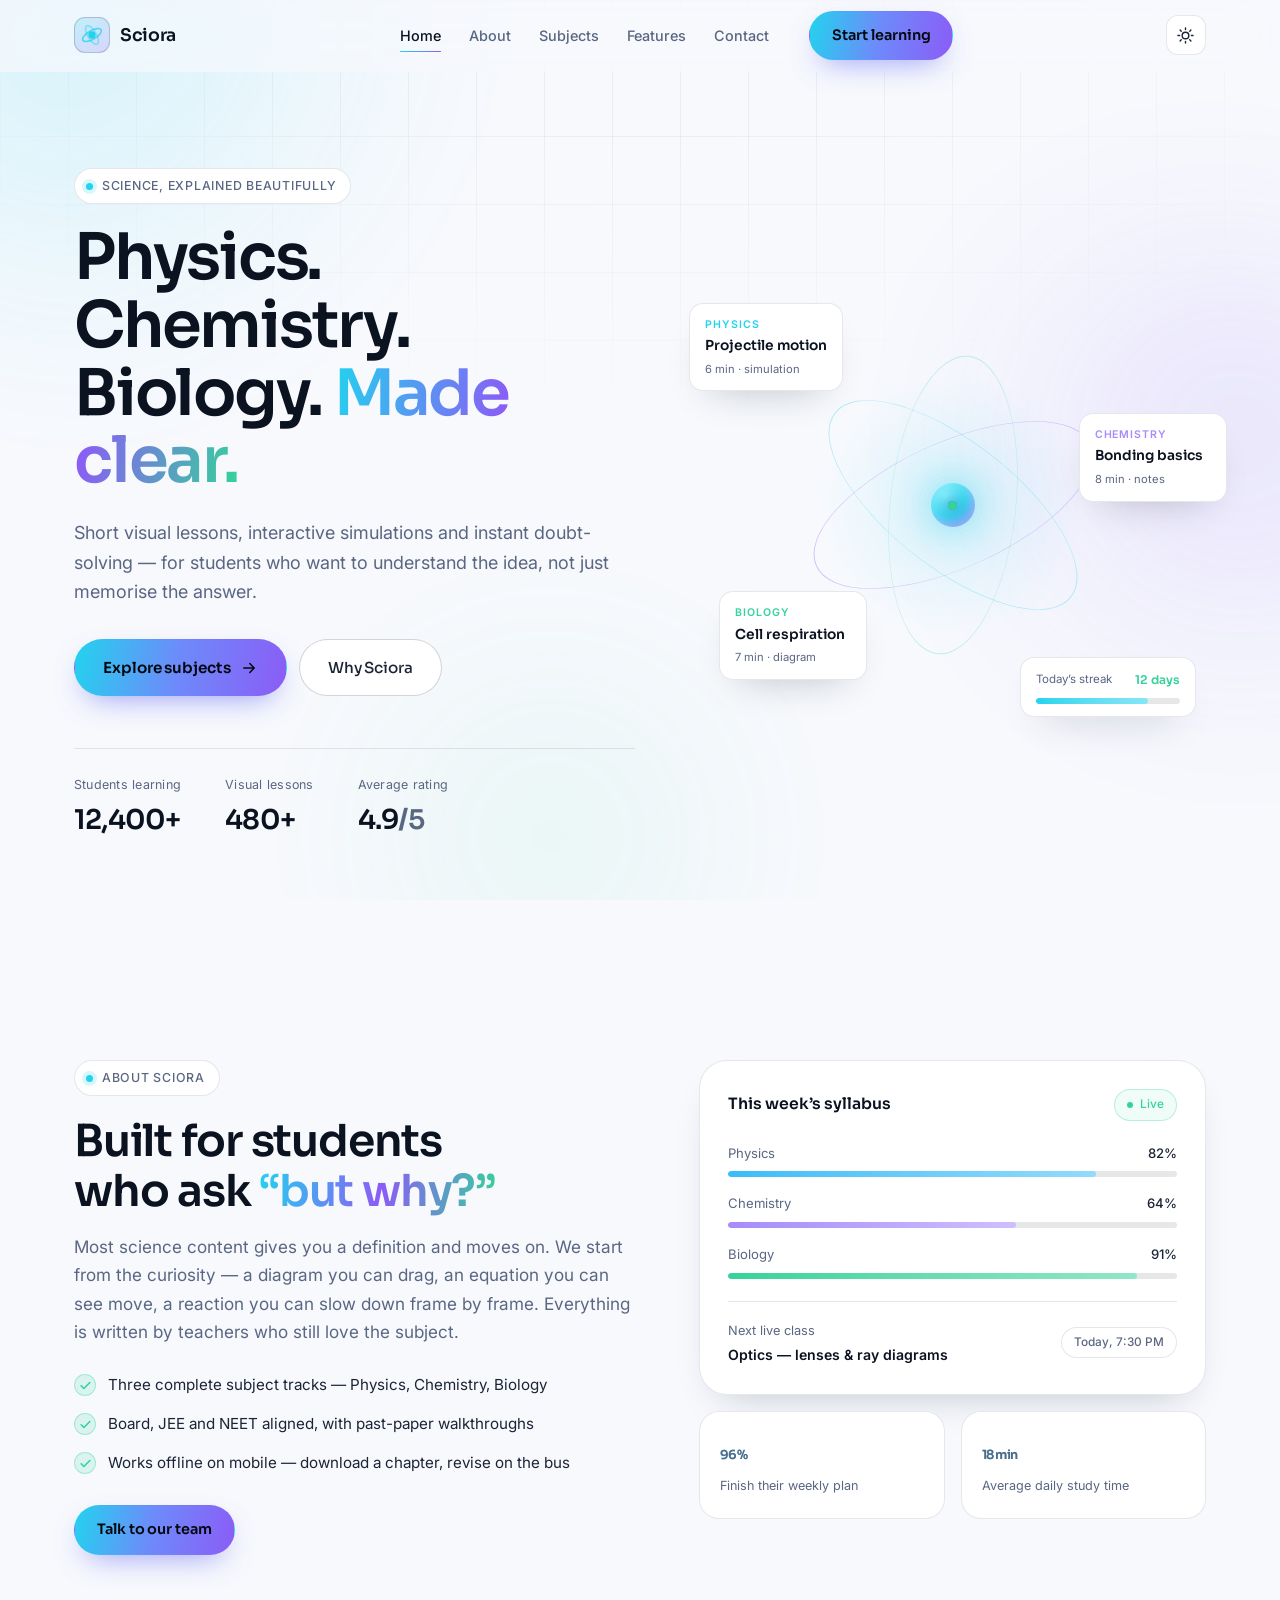
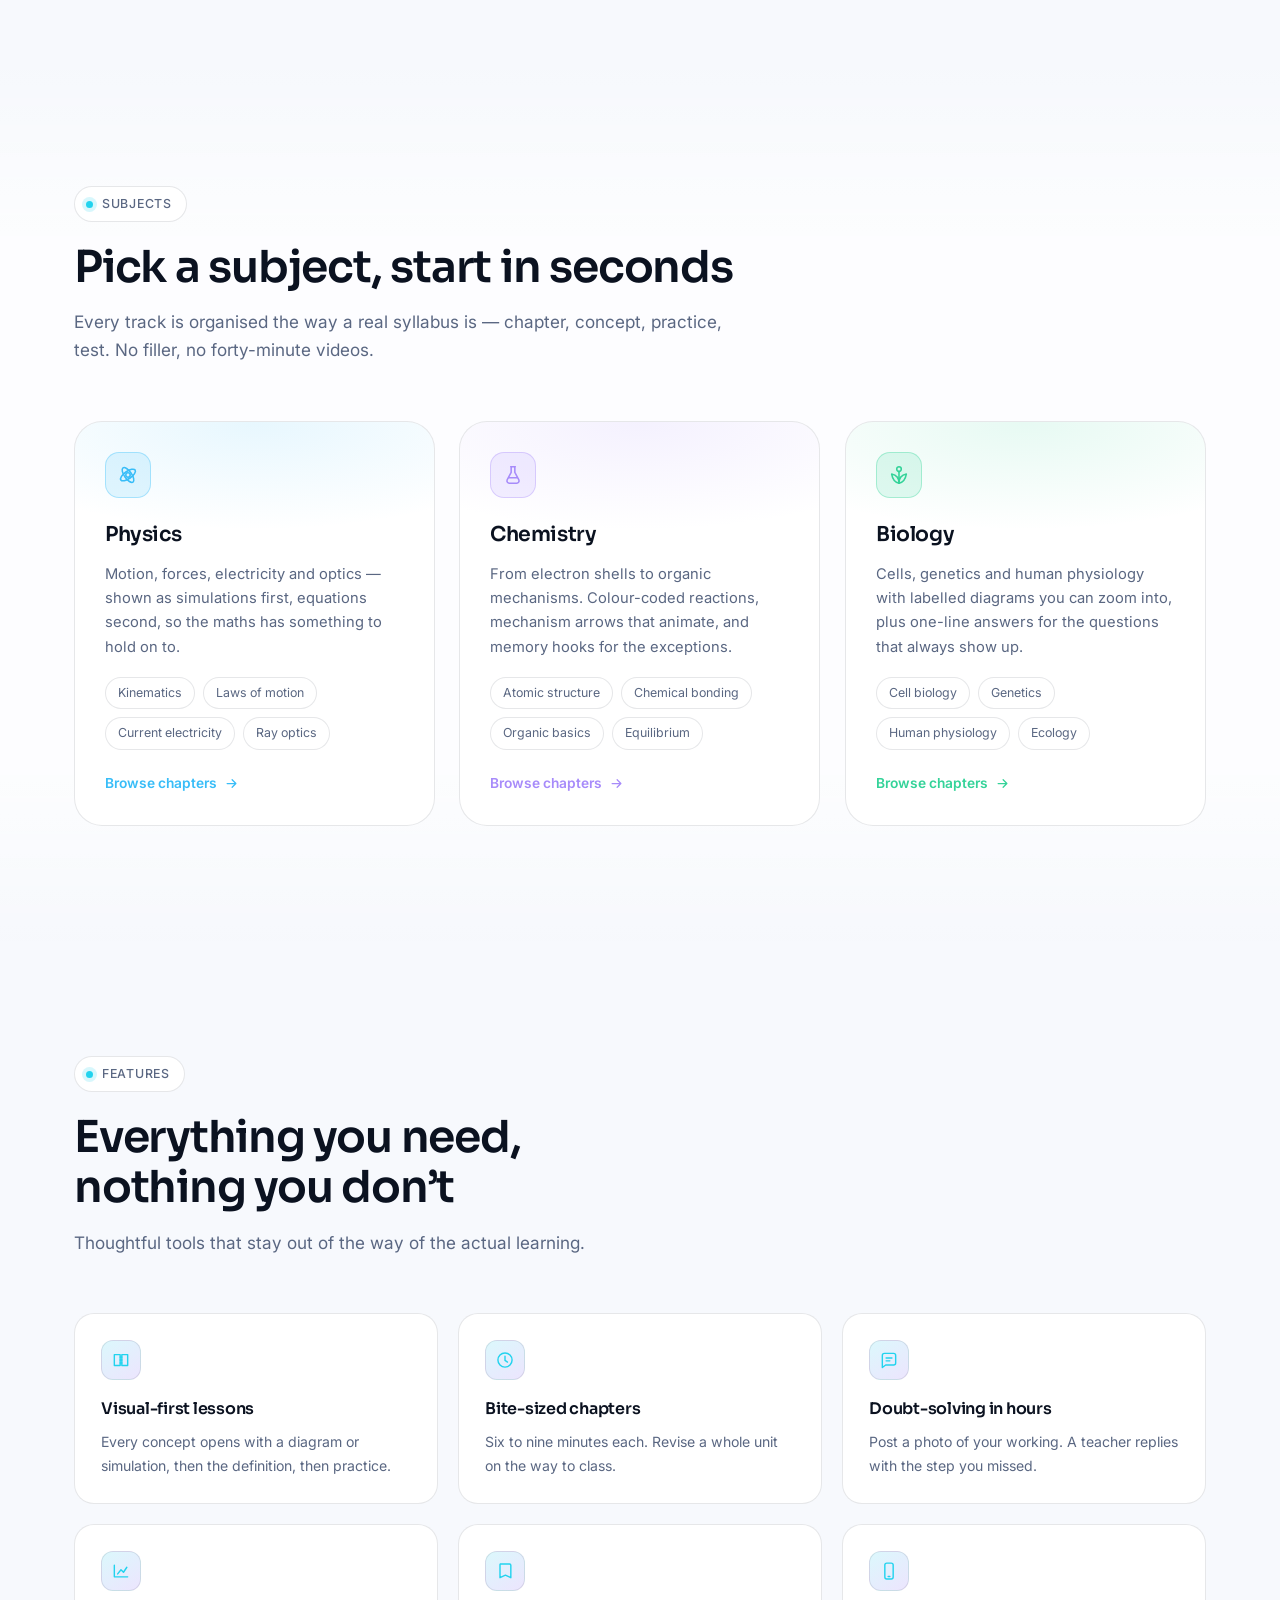
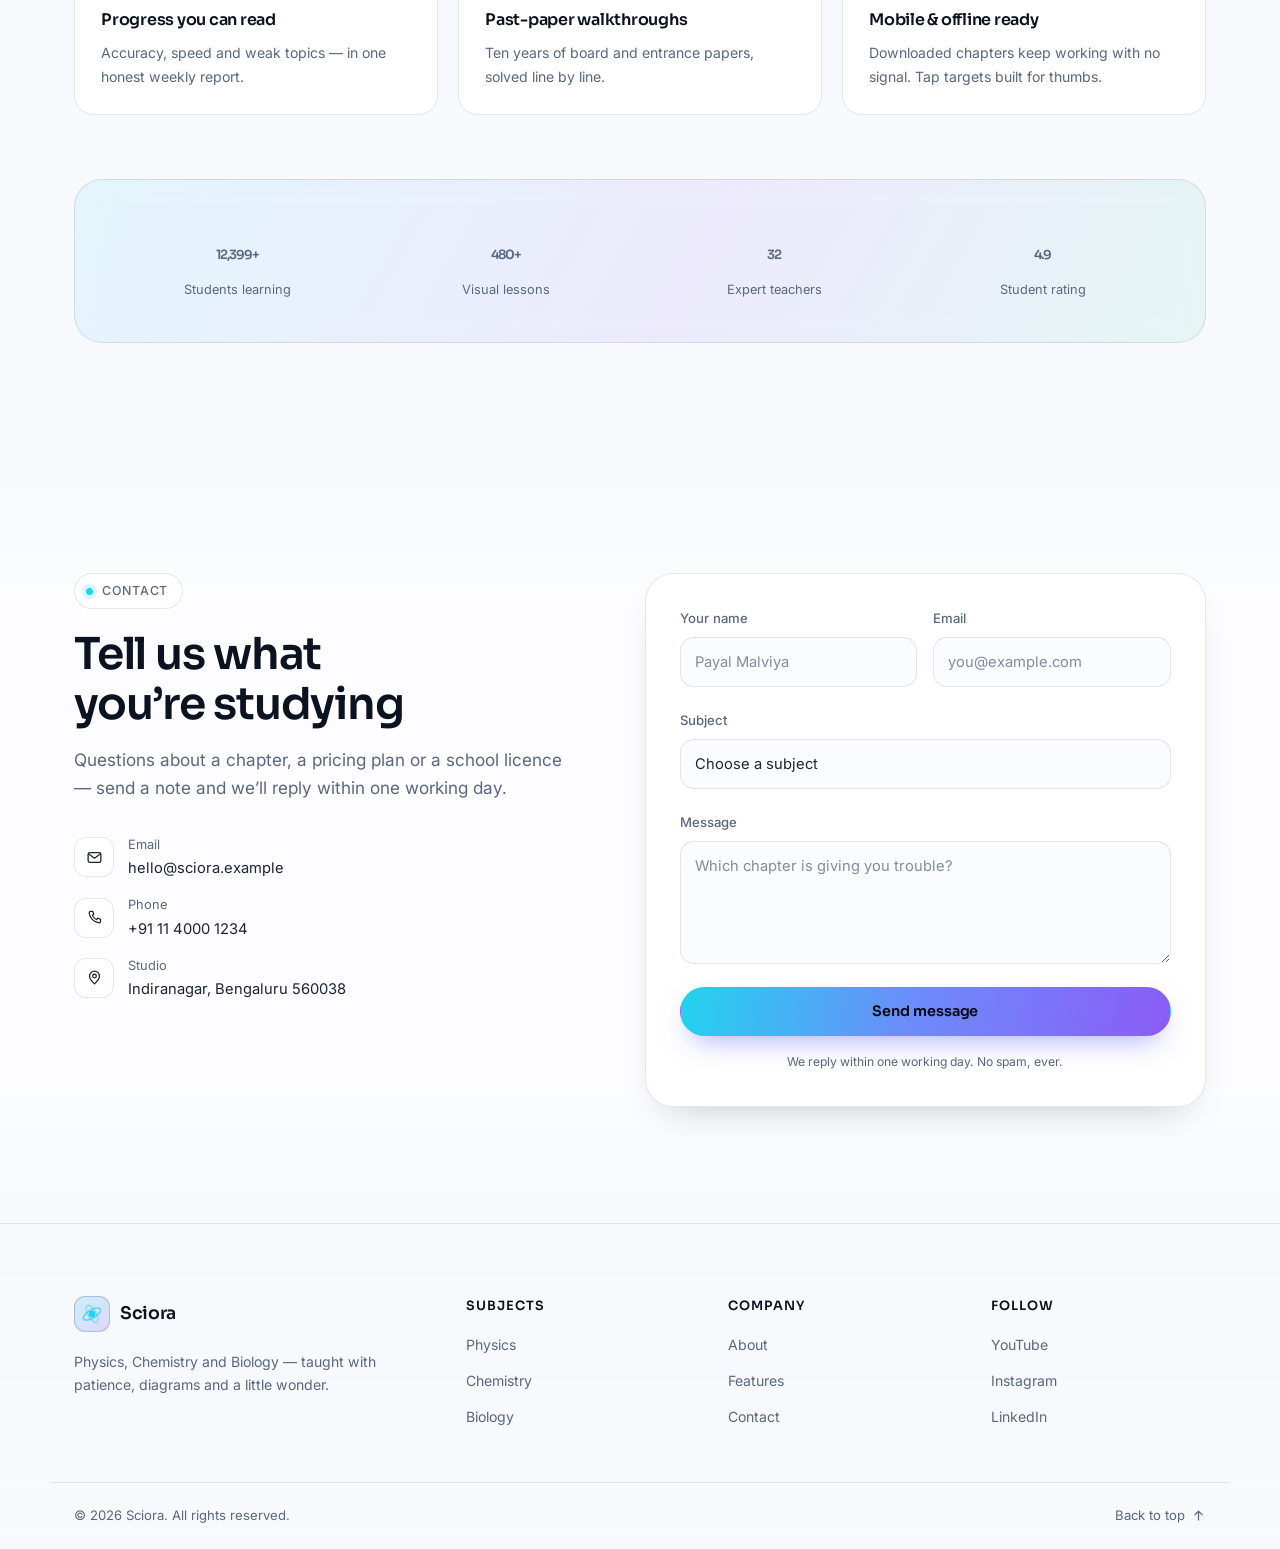
==== commit f408ab4e: "Update index.html" ====
--- a/index.html
+++ b/index.html
@@ -55,7 +55,7 @@
           <li><a class="nav__link" href="#features">Features</a></li>
           <li><a class="nav__link" href="#contact">Contact</a></li>
         </ul>
-        <a class="btn btn--primary nav__cta" href="#contact">Start learning</a>
+        <a class="btn btn--primary nav__cta" href="study.html">Start learning</a>
       </nav>
 
       <div class="header-actions">
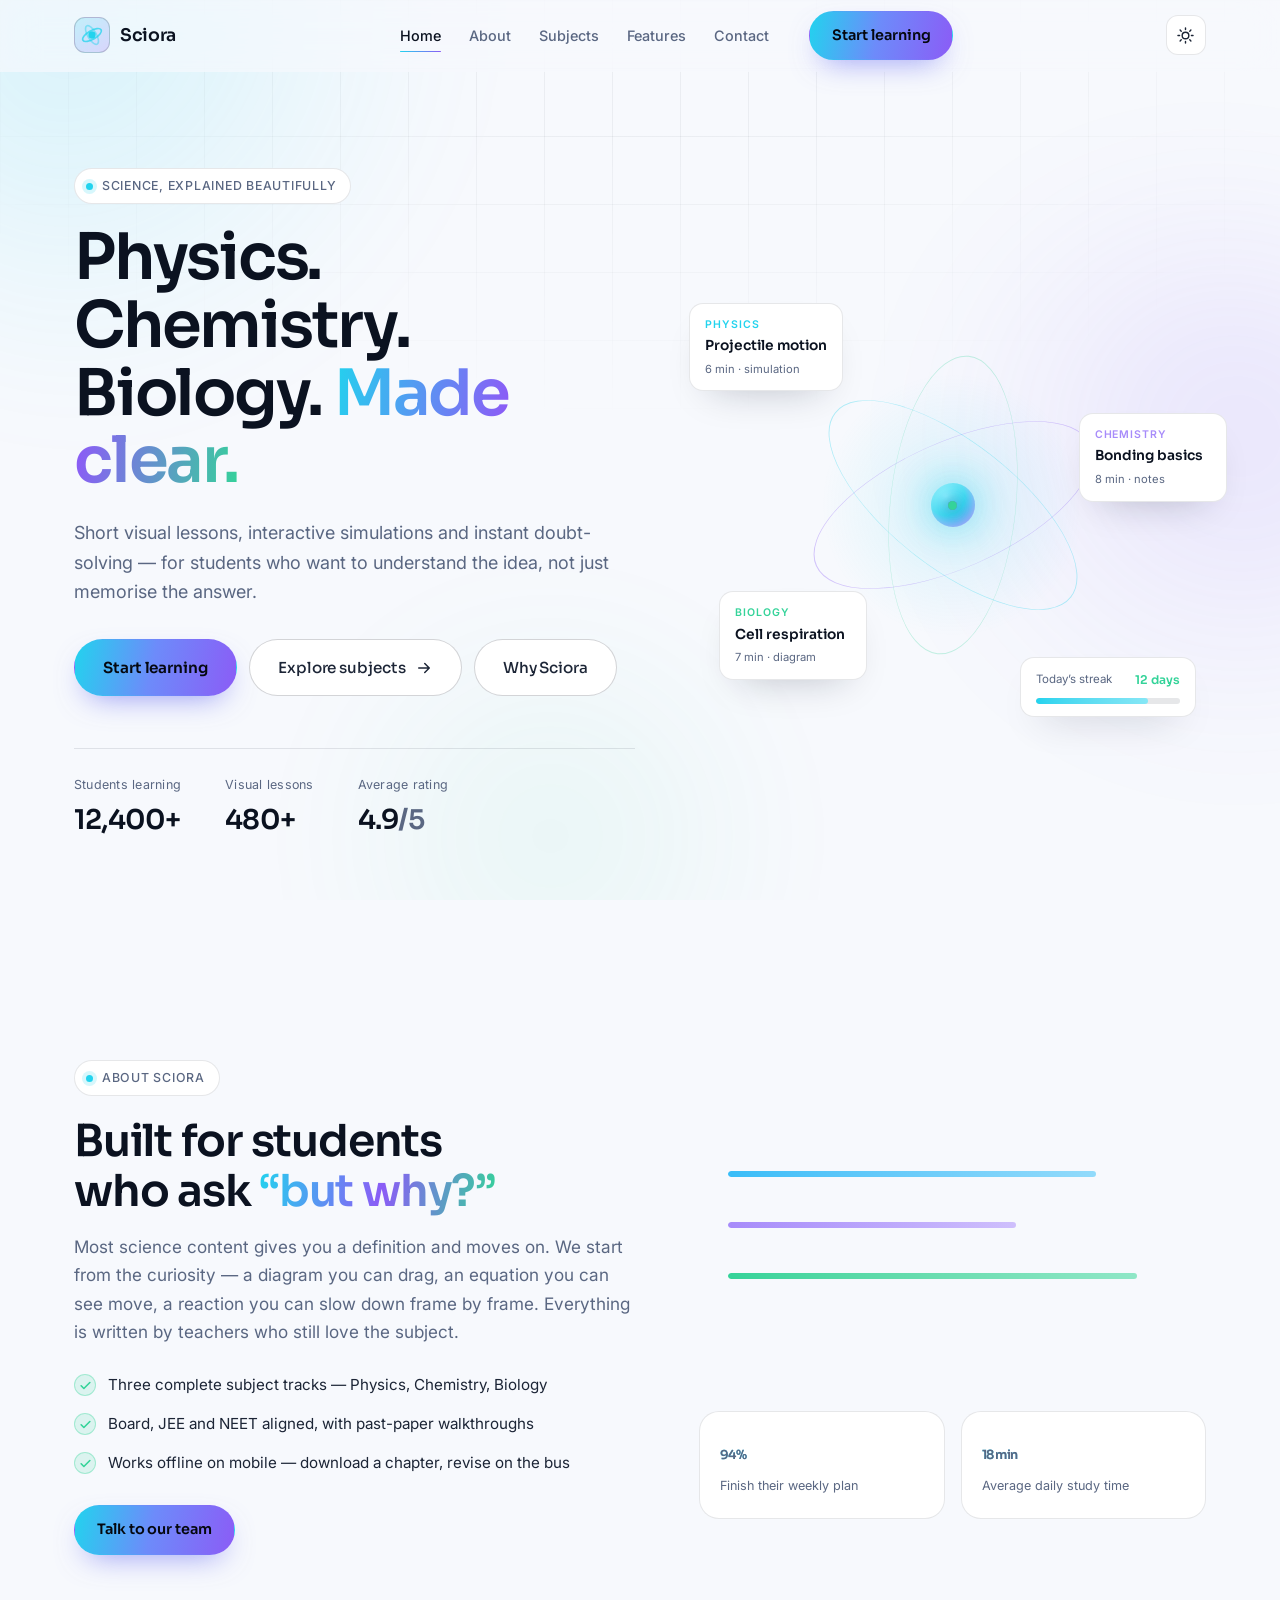
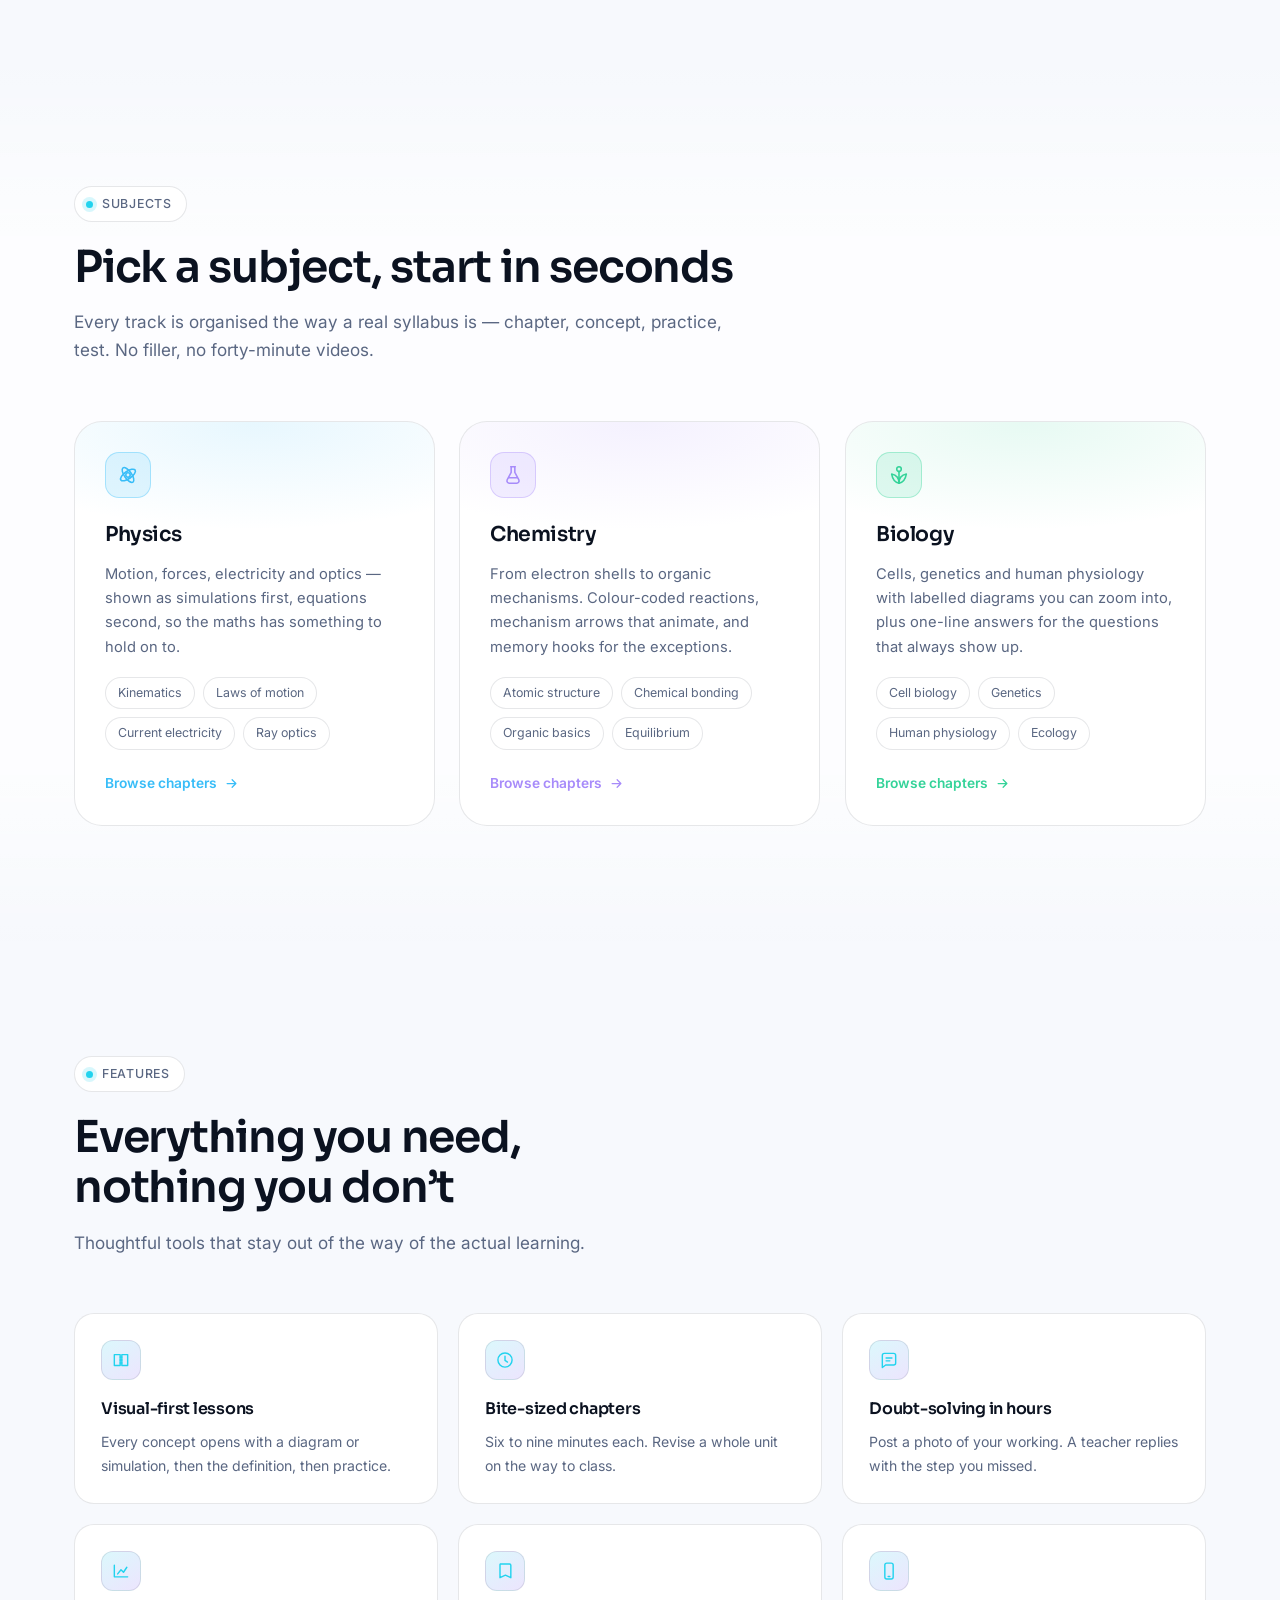
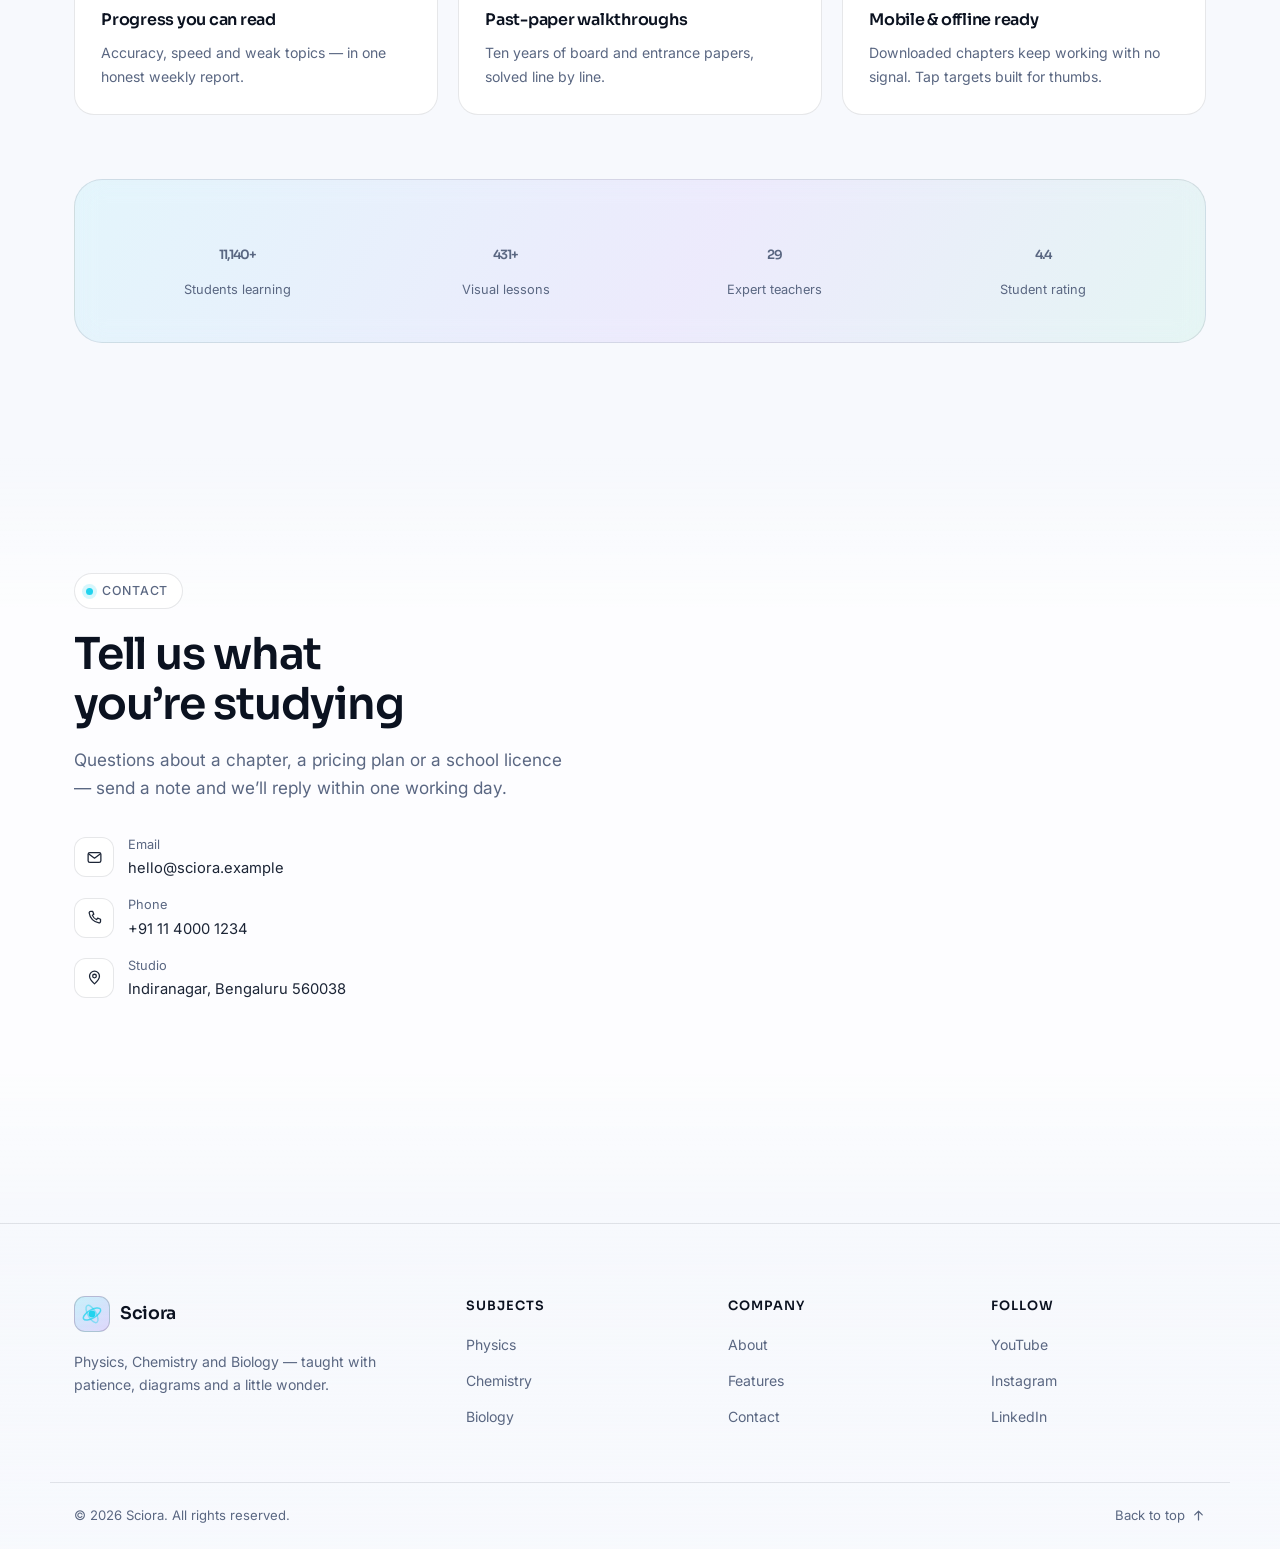
==== commit 8793da1c: "Add files via upload" ====
--- a/index.html
+++ b/index.html
@@ -99,7 +99,8 @@
           </p>
 
           <div class="hero__actions reveal" style="--d:.2s">
-            <a class="btn btn--primary btn--lg" href="#subjects">
+            <a class="btn btn--primary btn--lg" href="study.html">Start learning</a>
+            <a class="btn btn--ghost btn--lg" href="#subjects">
               Explore subjects
               <svg viewBox="0 0 24 24" width="18" height="18" fill="none" stroke="currentColor" stroke-width="2" stroke-linecap="round" stroke-linejoin="round" aria-hidden="true">
                 <path d="M5 12h13M13 6l6 6-6 6" />
@@ -279,7 +280,7 @@
               <li>Current electricity</li>
               <li>Ray optics</li>
             </ul>
-            <a class="subject-card__link" href="#contact">
+            <a class="subject-card__link" href="study.html">
               Browse chapters
               <svg viewBox="0 0 24 24" width="15" height="15" fill="none" stroke="currentColor" stroke-width="2" stroke-linecap="round" stroke-linejoin="round" aria-hidden="true"><path d="M5 12h13M13 6l6 6-6 6" /></svg>
             </a>
@@ -304,7 +305,7 @@
               <li>Organic basics</li>
               <li>Equilibrium</li>
             </ul>
-            <a class="subject-card__link" href="#contact">
+            <a class="subject-card__link" href="study.html">
               Browse chapters
               <svg viewBox="0 0 24 24" width="15" height="15" fill="none" stroke="currentColor" stroke-width="2" stroke-linecap="round" stroke-linejoin="round" aria-hidden="true"><path d="M5 12h13M13 6l6 6-6 6" /></svg>
             </a>
@@ -331,7 +332,7 @@
               <li>Human physiology</li>
               <li>Ecology</li>
             </ul>
-            <a class="subject-card__link" href="#contact">
+            <a class="subject-card__link" href="study.html">
               Browse chapters
               <svg viewBox="0 0 24 24" width="15" height="15" fill="none" stroke="currentColor" stroke-width="2" stroke-linecap="round" stroke-linejoin="round" aria-hidden="true"><path d="M5 12h13M13 6l6 6-6 6" /></svg>
             </a>
@@ -529,9 +530,9 @@
       <nav class="footer-col" aria-label="Subjects">
         <h3>Subjects</h3>
         <ul>
-          <li><a href="#subjects">Physics</a></li>
-          <li><a href="#subjects">Chemistry</a></li>
-          <li><a href="#subjects">Biology</a></li>
+          <li><a href="study.html">Physics</a></li>
+          <li><a href="study.html">Chemistry</a></li>
+          <li><a href="study.html">Biology</a></li>
         </ul>
       </nav>
 
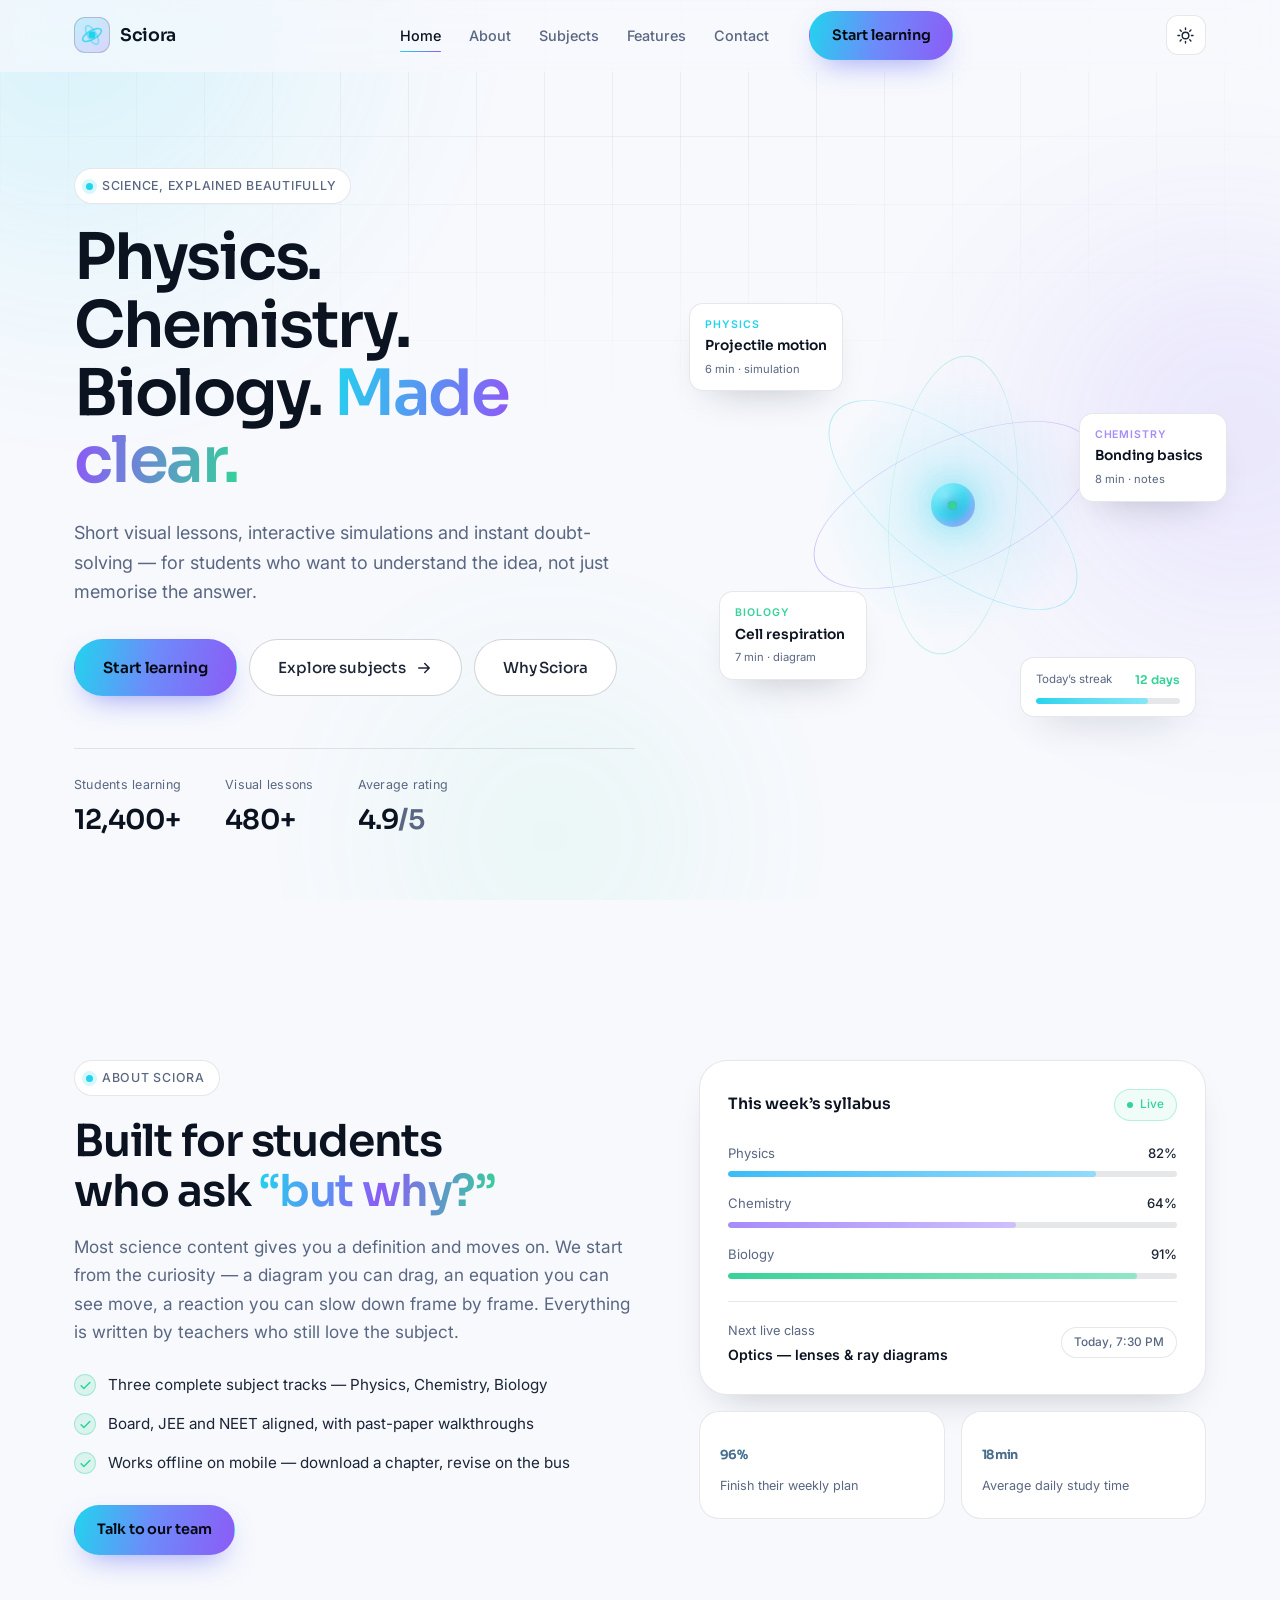
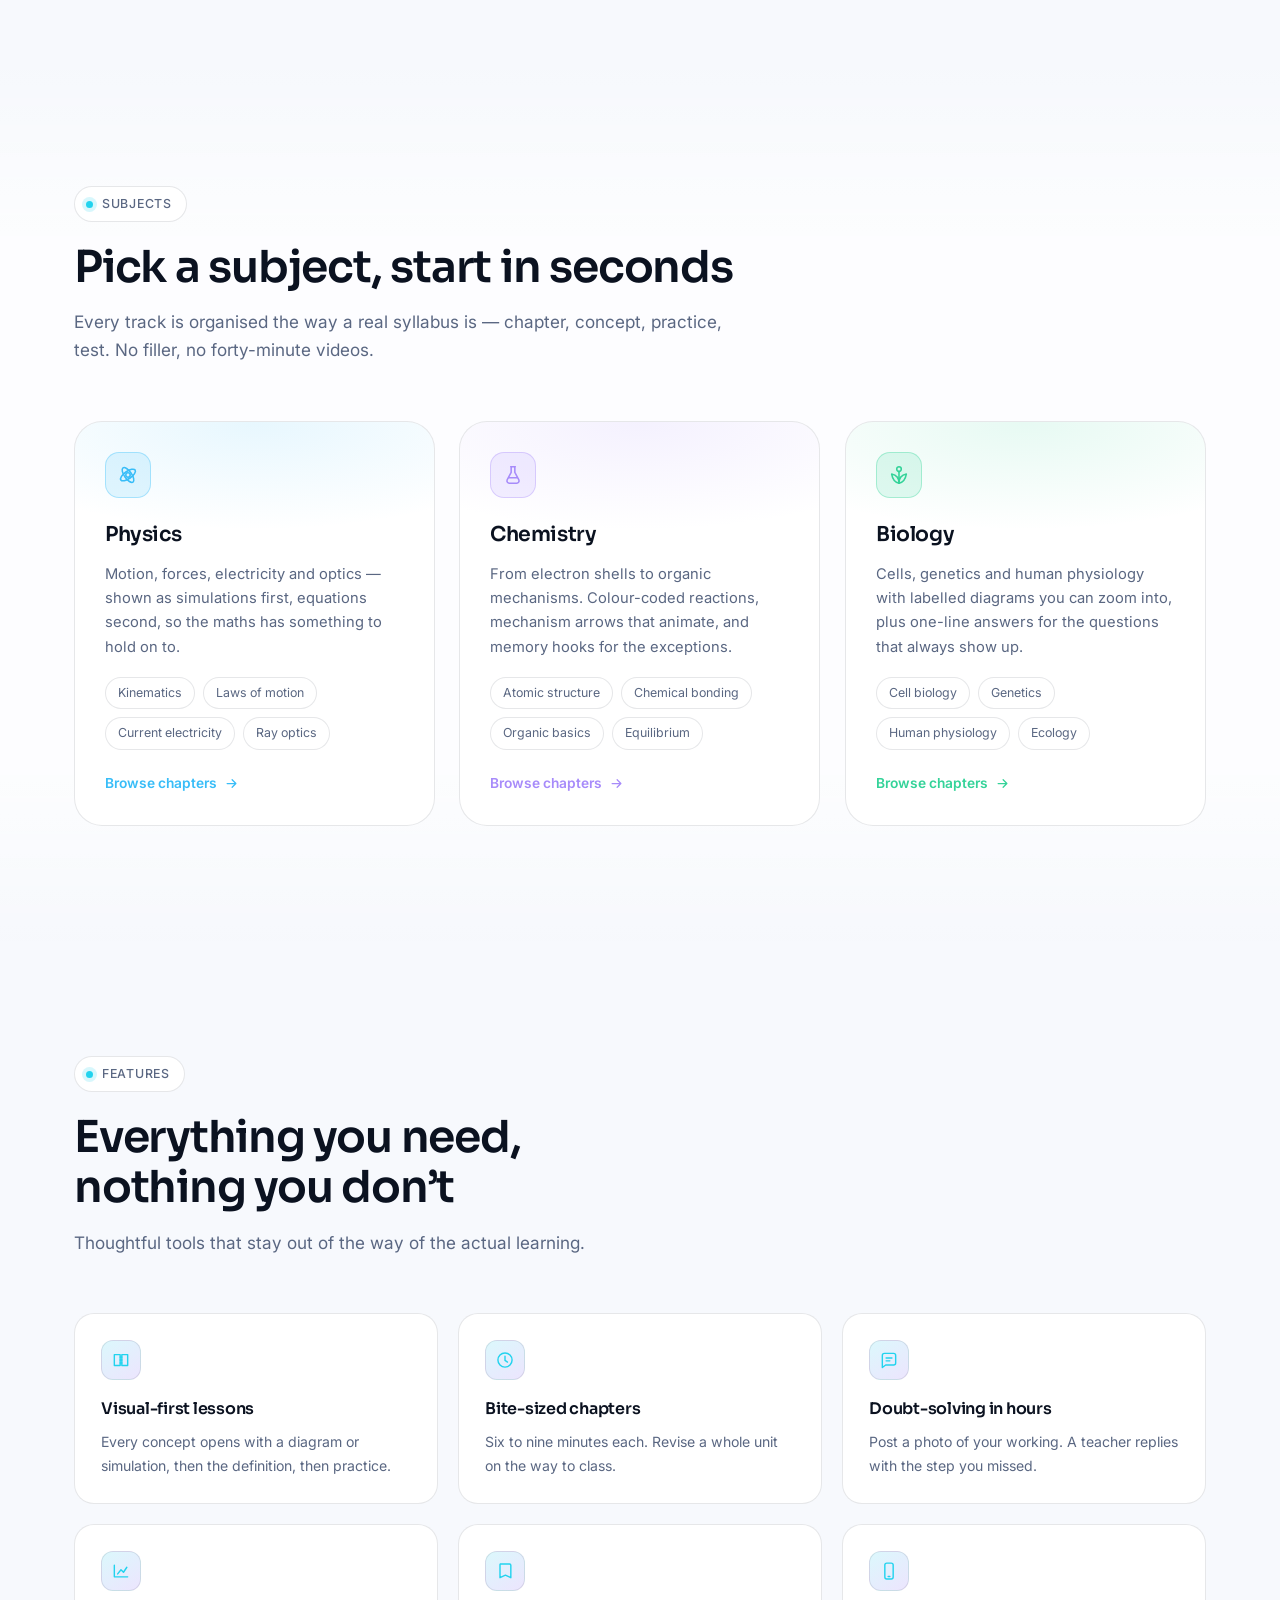
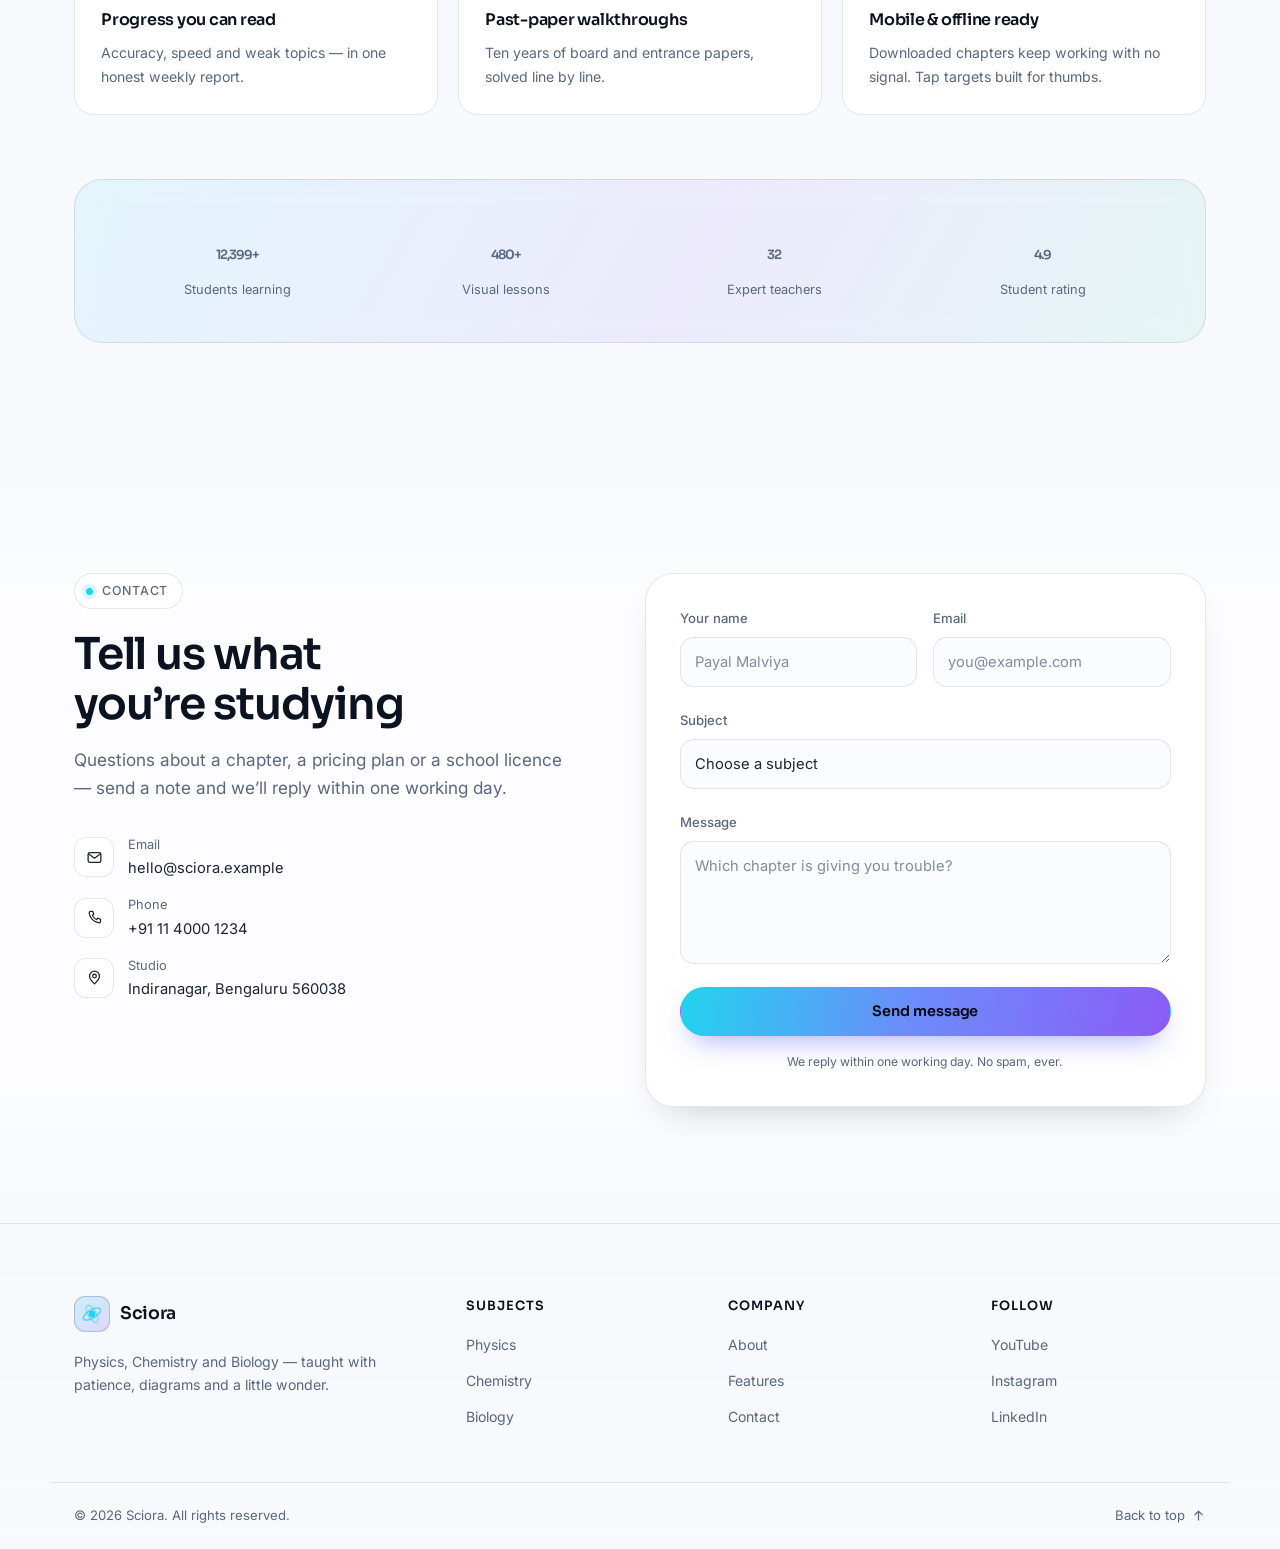
==== commit 09f3c314: "Add Google site verification meta tag Added Google site verification meta tag for SEO." ====
--- a/index.html
+++ b/index.html
@@ -1,6 +1,7 @@
 <!DOCTYPE html>
 <html lang="en" data-theme="dark">
 <head>
+  <meta name="google-site-verification" content="093qXJmwOFRCz7UcZtIwa1dW3cjeFK3YrcbQDTtRgKw" />
   <meta charset="UTF-8" />
   <meta name="viewport" content="width=device-width, initial-scale=1.0" />
   <title>Sciora — Physics, Chemistry &amp; Biology, explained beautifully</title>
